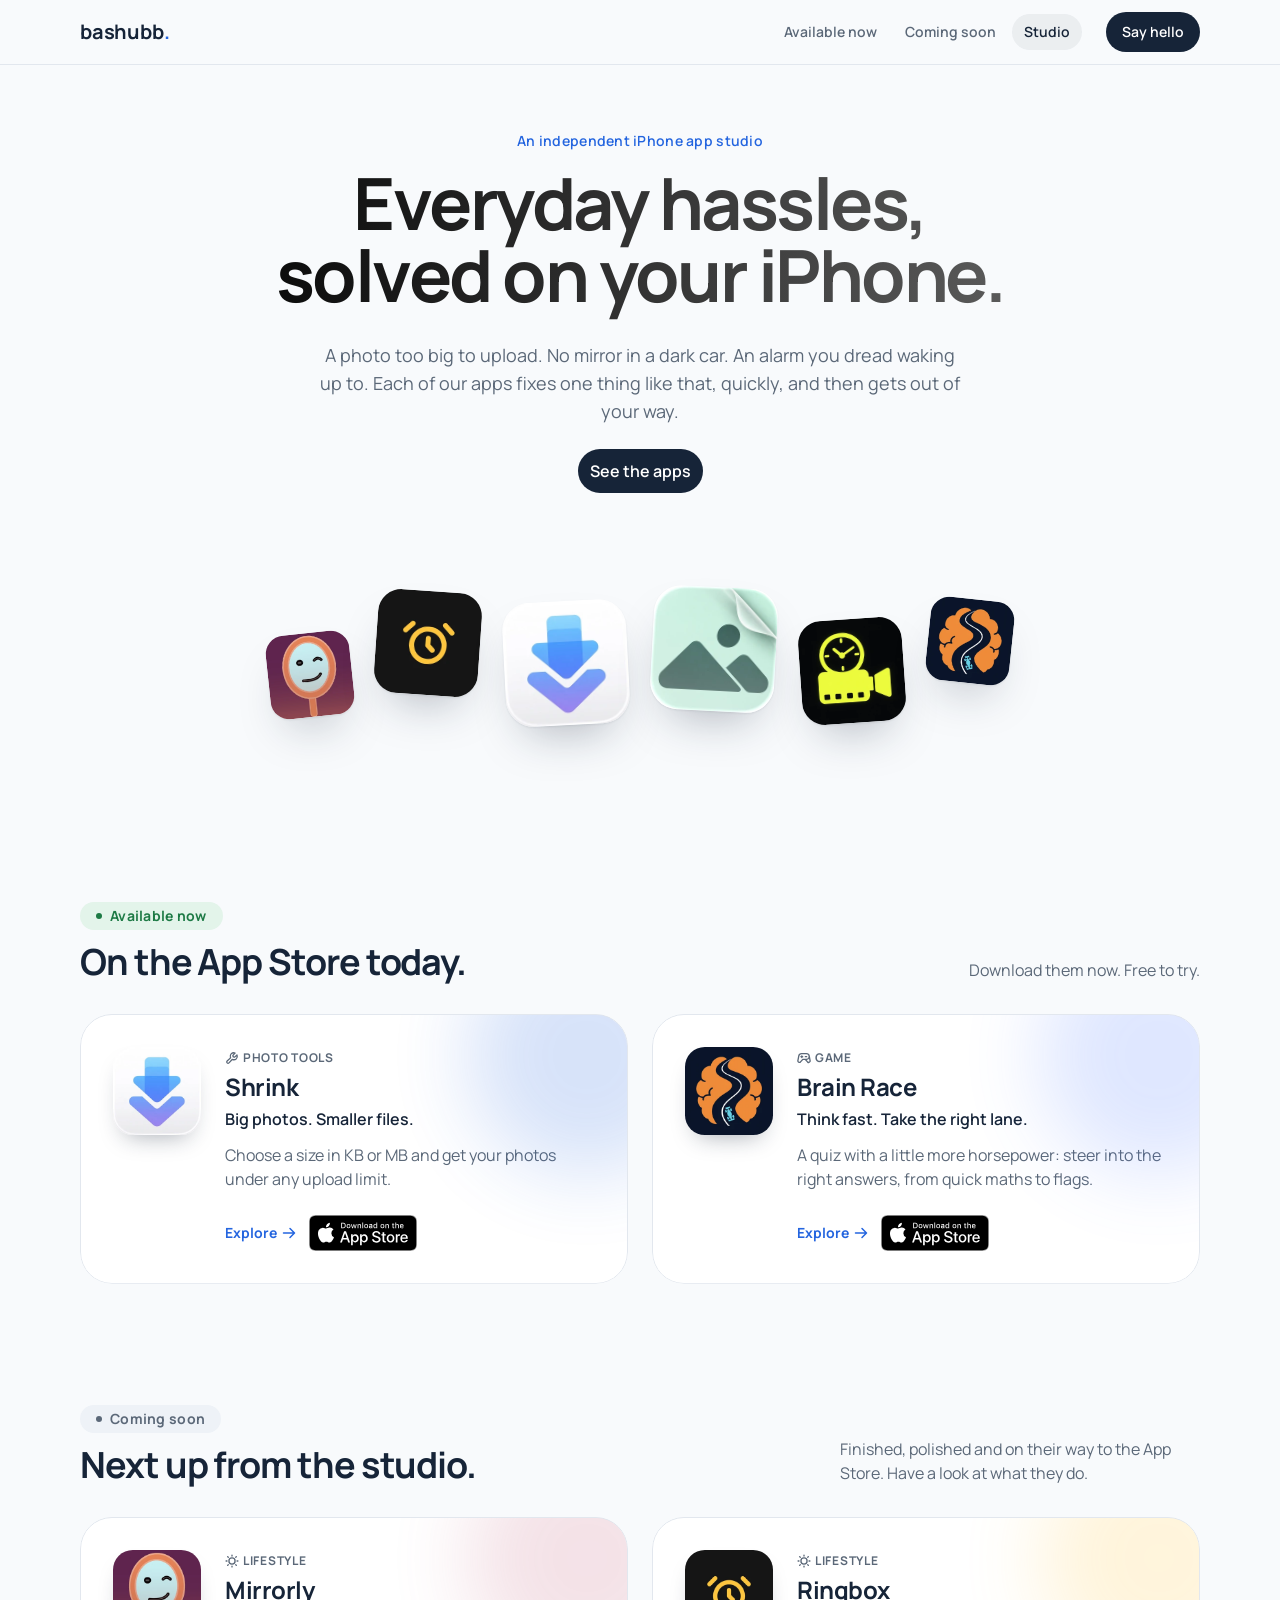
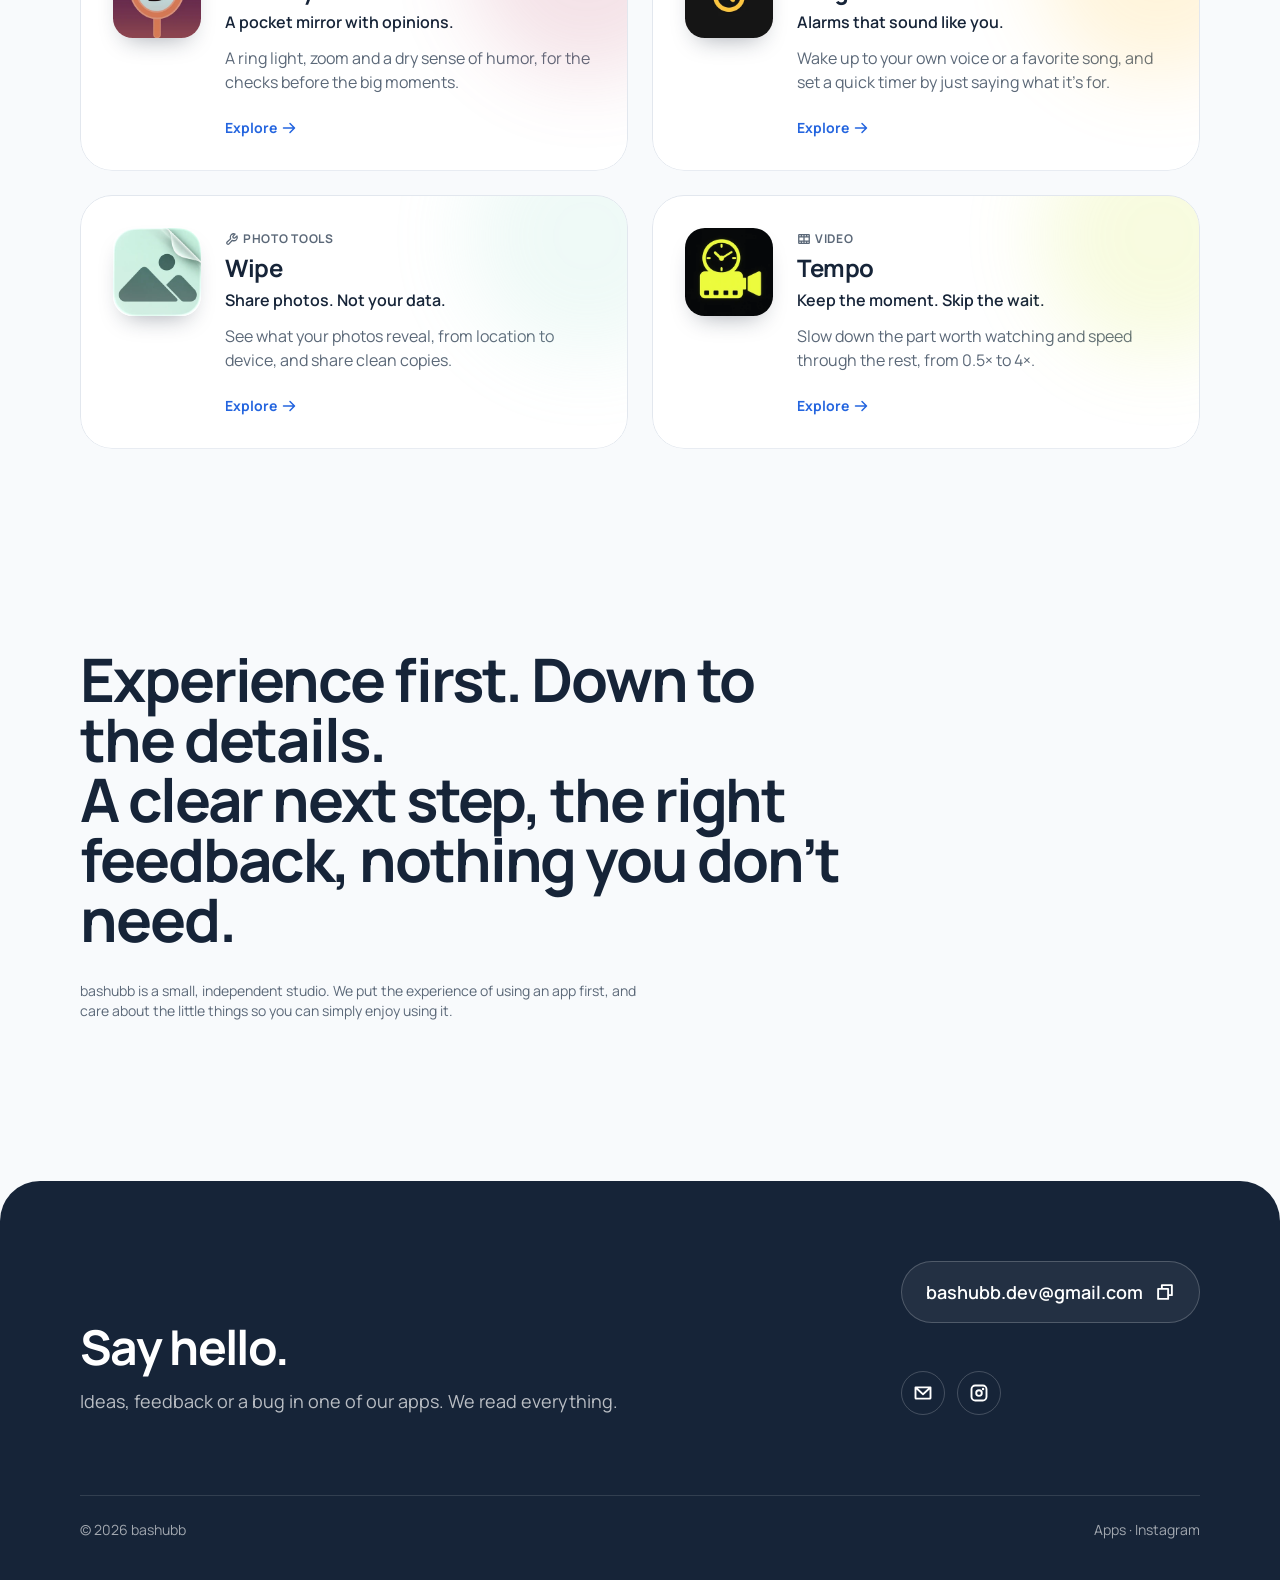
==== index.html @ 47ff3588 "Home: apps split into Available now and Coming soon; a headline that names the problem and the fix C" ====
<!doctype html>
<html lang="en" class="no-js">
<head>
<meta charset="utf-8">
<meta name="viewport" content="width=device-width, initial-scale=1, viewport-fit=cover">
<title>bashubb: Everyday Hassles, Solved on Your iPhone</title>
<meta name="description" content="bashubb is an independent studio making focused iPhone apps for everyday life, quick photo fixes, creative video and play: Mirrorly, Ringbox, Shrink, Wipe, Tempo and Brain Race.">
<link rel="canonical" href="https://bashubb.com/">
<meta name="theme-color" content="#f8fafc">
<meta name="color-scheme" content="light">
<meta property="og:type" content="website">
<meta property="og:site_name" content="bashubb">
<meta property="og:title" content="bashubb: everyday hassles, solved on your iPhone">
<meta property="og:description" content="Shrink and Brain Race are on the App Store; Mirrorly, Ringbox, Wipe and Tempo are coming soon.">
<meta property="og:url" content="https://bashubb.com/">
<meta property="og:image" content="https://bashubb.com/assets/bashubb-logo.png">
<meta name="twitter:card" content="summary">
<link rel="icon" href="assets/fav/favicon-32.png" type="image/png" sizes="32x32">
<link rel="icon" href="assets/fav/favicon-48.png" type="image/png" sizes="48x48">
<link rel="icon" href="assets/fav/favicon-192.png" type="image/png" sizes="192x192">
<link rel="apple-touch-icon" href="assets/fav/apple-touch-icon.png">
<link rel="preload" href="assets/fonts/manrope-latin.woff2" as="font" type="font/woff2" crossorigin>
<link rel="stylesheet" href="assets/landing.css?v=21">
<link rel="stylesheet" href="assets/studio.css?v=15">
<script type="application/ld+json">
{
  "@context": "https://schema.org",
  "@graph": [
    {"@type": "Organization", "@id": "https://bashubb.com/#studio", "name": "bashubb", "url": "https://bashubb.com/", "logo": "https://bashubb.com/assets/bashubb-logo.png", "email": "bashubb.dev@gmail.com", "description": "An independent studio making focused iPhone apps.", "sameAs": ["https://www.instagram.com/bashubbapps/"]},
    {"@type": "WebSite", "@id": "https://bashubb.com/#website", "name": "bashubb", "url": "https://bashubb.com/", "inLanguage": "en", "publisher": {"@id": "https://bashubb.com/#studio"}},
    {"@type": "SoftwareApplication", "@id": "https://bashubb.com/shrink/#app", "name": "Photo Compressor - Shrink", "alternateName": "Shrink", "url": "https://bashubb.com/shrink/", "applicationCategory": "PhotoApplication", "operatingSystem": "iOS 26.0 or later", "image": "https://bashubb.com/assets/icons/shrink.webp", "downloadUrl": "https://apps.apple.com/app/id6804833389"},
    {"@type": "SoftwareApplication", "@id": "https://bashubb.com/#brain-race-app", "name": "Brain Race", "url": "https://bashubb.com/TheBrainRace/", "applicationCategory": "GameApplication", "operatingSystem": "iOS 18.0 or later", "image": "https://bashubb.com/assets/icons/brain-race.webp"}
  ]
}
</script>
</head>
<body>
<svg width="0" height="0" style="position:absolute" aria-hidden="true"><symbol id="i-arrow-right" viewBox="0 0 256 256" fill="currentColor"><path d="M224.49,136.49l-72,72a12,12,0,0,1-17-17L187,140H40a12,12,0,0,1,0-24H187L135.51,64.48a12,12,0,0,1,17-17l72,72A12,12,0,0,1,224.49,136.49Z"/></symbol><symbol id="i-copy" viewBox="0 0 256 256" fill="currentColor"><path d="M216,28H88A12,12,0,0,0,76,40V76H40A12,12,0,0,0,28,88V216a12,12,0,0,0,12,12H168a12,12,0,0,0,12-12V180h36a12,12,0,0,0,12-12V40A12,12,0,0,0,216,28ZM156,204H52V100H156Zm48-48H180V88a12,12,0,0,0-12-12H100V52H204Z"/></symbol><symbol id="i-envelope-simple" viewBox="0 0 256 256" fill="currentColor"><path d="M224,44H32A12,12,0,0,0,20,56V192a20,20,0,0,0,20,20H216a20,20,0,0,0,20-20V56A12,12,0,0,0,224,44ZM193.15,68,128,127.72,62.85,68ZM44,188V83.28l75.89,69.57a12,12,0,0,0,16.22,0L212,83.28V188Z"/></symbol><symbol id="i-film-strip" viewBox="0 0 256 256" fill="currentColor"><path d="M216,36H40A20,20,0,0,0,20,56V200a20,20,0,0,0,20,20H216a20,20,0,0,0,20-20V56A20,20,0,0,0,216,36ZM44,100h72v56H44Zm96-24V60h24V76Zm-24,0H92V60h24Zm0,104v16H92V180Zm24,0h24v16H140Zm0-24V100h72v56Zm72-80H188V60h24ZM68,60V76H44V60ZM44,180H68v16H44Zm144,16V180h24v16Z"/></symbol><symbol id="i-game-controller" viewBox="0 0 256 256" fill="currentColor"><path d="M176,116H152a12,12,0,0,1,0-24h24a12,12,0,0,1,0,24ZM104,92h-4V88a12,12,0,0,0-24,0v4H72a12,12,0,0,0,0,24h4v4a12,12,0,0,0,24,0v-4h4a12,12,0,0,0,0-24ZM244.76,202.94a40,40,0,0,1-61,5.35,7,7,0,0,1-.53-.56L144.67,164H111.33L72.81,207.73c-.17.19-.35.38-.53.56A40,40,0,0,1,4.62,173.05a1.18,1.18,0,0,1,0-.2L21,88.79A63.88,63.88,0,0,1,83.88,36H172a64.08,64.08,0,0,1,62.93,52.48,1.8,1.8,0,0,1,0,.19l16.36,84.17a1.77,1.77,0,0,1,0,.2A39.74,39.74,0,0,1,244.76,202.94ZM172,140a40,40,0,0,0,0-80H83.89A39.9,39.9,0,0,0,44.62,93.06a1.55,1.55,0,0,0,0,.21l-16.34,84a16,16,0,0,0,13,18.44,16.07,16.07,0,0,0,13.86-4.21L96.9,144.07a12,12,0,0,1,9-4.07Zm55.76,37.31-7-35.95a63.84,63.84,0,0,1-44.27,22.46l24.41,27.72a16,16,0,0,0,26.85-14.23Z"/></symbol><symbol id="i-instagram-logo" viewBox="0 0 256 256" fill="currentColor"><path d="M128,80a48,48,0,1,0,48,48A48.05,48.05,0,0,0,128,80Zm0,72a24,24,0,1,1,24-24A24,24,0,0,1,128,152ZM176,20H80A60.07,60.07,0,0,0,20,80v96a60.07,60.07,0,0,0,60,60h96a60.07,60.07,0,0,0,60-60V80A60.07,60.07,0,0,0,176,20Zm36,156a36,36,0,0,1-36,36H80a36,36,0,0,1-36-36V80A36,36,0,0,1,80,44h96a36,36,0,0,1,36,36ZM196,76a16,16,0,1,1-16-16A16,16,0,0,1,196,76Z"/></symbol><symbol id="i-sun" viewBox="0 0 256 256" fill="currentColor"><path d="M116,36V20a12,12,0,0,1,24,0V36a12,12,0,0,1-24,0Zm80,92a68,68,0,1,1-68-68A68.07,68.07,0,0,1,196,128Zm-24,0a44,44,0,1,0-44,44A44.05,44.05,0,0,0,172,128ZM51.51,68.49a12,12,0,1,0,17-17l-12-12a12,12,0,0,0-17,17Zm0,119-12,12a12,12,0,0,0,17,17l12-12a12,12,0,1,0-17-17ZM196,72a12,12,0,0,0,8.49-3.51l12-12a12,12,0,0,0-17-17l-12,12A12,12,0,0,0,196,72Zm8.49,115.51a12,12,0,0,0-17,17l12,12a12,12,0,0,0,17-17ZM48,128a12,12,0,0,0-12-12H20a12,12,0,0,0,0,24H36A12,12,0,0,0,48,128Zm80,80a12,12,0,0,0-12,12v16a12,12,0,0,0,24,0V220A12,12,0,0,0,128,208Zm108-92H220a12,12,0,0,0,0,24h16a12,12,0,0,0,0-24Z"/></symbol><symbol id="i-wrench" viewBox="0 0 256 256" fill="currentColor"><path d="M230.47,67.5a12,12,0,0,0-19.26-4.32L172.43,99l-12.68-2.72L157,83.57l35.79-38.78a12,12,0,0,0-4.32-19.26A76.07,76.07,0,0,0,88.41,121.64L30.92,174.18a4.68,4.68,0,0,0-.39.38,36,36,0,0,0,50.91,50.91l.38-.39,52.54-57.49A76.05,76.05,0,0,0,230.47,67.5ZM160,148a51.5,51.5,0,0,1-23.35-5.52,12,12,0,0,0-14.26,2.62L64.31,208.66a12,12,0,0,1-17-17l63.55-58.07a12,12,0,0,0,2.62-14.26A51.5,51.5,0,0,1,108,96a52.06,52.06,0,0,1,52-52h.89L135.17,71.87a12,12,0,0,0-2.91,10.65l5.66,26.35a12,12,0,0,0,9.21,9.21l26.35,5.66a12,12,0,0,0,10.65-2.91L212,95.12c0,.3,0,.59,0,.89A52.06,52.06,0,0,1,160,148Z"/></symbol></svg>

<a class="skip" href="#main">Skip to content</a>

<nav class="island solid" aria-label="Main navigation">
  <a class="brand wordmark" href="./">bashubb<span>.</span></a>
  <div class="links">
    <a href="#available">Available now</a>
    <a href="#soon">Coming soon</a>
    <a href="#studio">Studio</a>
  </div>
  <a class="btn sm cta" href="#contact">Say hello</a>
  <button class="burger" type="button" aria-expanded="false" aria-controls="menu" aria-label="Open menu"><span></span><span></span></button>
</nav>
<div class="menu" id="menu">
  <a href="#available">Available now</a>
  <a href="#soon">Coming soon</a>
  <a href="#studio">Studio</a>
  <a href="#contact">Contact</a>
</div>

<main id="main">

<section class="s-hero" aria-labelledby="hero-title">
  <div class="wrap reveal">
    <span class="eyebrow">An independent iPhone app studio</span>
    <h1 class="hero-title" id="hero-title">Everyday hassles,<br>solved on your iPhone.</h1>
    <p class="lead">A photo too big to upload. No mirror in a dark car. An alarm you dread waking up to. Each of our apps fixes one thing like that, quickly, and then gets out of your way.</p>
    <div class="cta-row"><a class="btn" href="#available">See the apps</a></div>
  </div>
  <div class="drift" aria-label="Our apps">
    <a href="/TheMirrorly/" style="--sz:84px;--y:18px;--r:-6deg;--d:6.5s;--dl:-1s" title="Mirrorly"><img src="assets/icons/mirrorly.webp?v=2" alt="Mirrorly" width="256" height="256"></a>
    <a href="/ringbox/" style="--sz:104px;--y:-14px;--r:4deg;--d:7.4s;--dl:-3s" title="Ringbox"><img src="assets/icons/ringbox.webp" alt="Ringbox" width="256" height="256"></a>
    <a href="/shrink/" style="--sz:124px;--y:6px;--r:-3deg;--d:8s;--dl:-2s" title="Shrink"><img src="assets/icons/shrink.webp" alt="Shrink" width="256" height="256"></a>
    <a href="/wipe/" style="--sz:124px;--y:-8px;--r:3deg;--d:7s;--dl:-4s" title="Wipe"><img src="assets/icons/wipe.webp" alt="Wipe" width="256" height="256"></a>
    <a href="/tempo/" style="--sz:104px;--y:14px;--r:-4deg;--d:6.8s;--dl:-5s" title="Tempo"><img src="assets/icons/tempo.webp" alt="Tempo" width="256" height="256"></a>
    <a href="/TheBrainRace/" style="--sz:84px;--y:-16px;--r:6deg;--d:7.8s;--dl:-2.5s" title="Brain Race"><img src="assets/icons/brain-race.webp" alt="Brain Race" width="256" height="256"></a>
  </div>
</section>

<section class="cat" id="available" aria-labelledby="available-title">
  <div class="wrap">
    <div class="cat-head reveal">
      <div><span class="eyebrow"><span class="status live"><i></i>Available now</span></span><h2 id="available-title">On the App Store today.</h2></div>
      <p>Download them now. Free to try.</p>
    </div>
    <div class="apps">
<article class="app reveal" style="--tint:#2465df">
        <span class="ico"><img src="assets/icons/shrink.webp" alt="" width="256" height="256"></span>
        <div>
          <span class="kind"><svg aria-hidden="true"><use href="#i-wrench"/></svg>Photo tools</span>
          <h3>Shrink</h3><span class="tag">Big photos. Smaller files.</span>
          <p>Choose a size in KB or MB and get your photos under any upload limit.</p>
          <div class="meta"><span class="status live"><i></i>Available now</span><span class="go">Explore<svg aria-hidden="true"><use href="#i-arrow-right"/></svg></span><a class="badge-link" href="https://apps.apple.com/app/id6804833389"><img src="assets/app-store-badge.svg" alt="Download Shrink on the App Store" width="108" height="36"></a></div>
        </div>
        <a class="cover" href="/shrink/" aria-label="Explore Shrink"></a>
      </article>
<article class="app reveal d1" style="--tint:#4f7bff">
        <span class="ico"><img src="assets/icons/brain-race.webp" alt="" width="256" height="256"></span>
        <div>
          <span class="kind"><svg aria-hidden="true"><use href="#i-game-controller"/></svg>Game</span>
          <h3>Brain Race</h3><span class="tag">Think fast. Take the right lane.</span>
          <p>A quiz with a little more horsepower: steer into the right answers, from quick maths to flags.</p>
          <div class="meta"><span class="status live"><i></i>Available now</span><span class="go">Explore<svg aria-hidden="true"><use href="#i-arrow-right"/></svg></span><a class="badge-link" href="https://apps.apple.com/app/id6795535432"><img src="assets/app-store-badge.svg" alt="Download Brain Race on the App Store" width="108" height="36"></a></div>
        </div>
        <a class="cover" href="/TheBrainRace/" aria-label="Explore Brain Race"></a>
      </article>
    </div>
  </div>
</section>

<section class="cat" id="soon" aria-labelledby="soon-title">
  <div class="wrap">
    <div class="cat-head reveal">
      <div><span class="eyebrow"><span class="status"><i></i>Coming soon</span></span><h2 id="soon-title">Next up from the studio.</h2></div>
      <p>Finished, polished and on their way to the App Store. Have a look at what they do.</p>
    </div>
    <div class="apps">
<article class="app reveal" style="--tint:#c3627e">
        <span class="ico"><img src="assets/icons/mirrorly.webp?v=2" alt="" width="256" height="256"></span>
        <div>
          <span class="kind"><svg aria-hidden="true"><use href="#i-sun"/></svg>Lifestyle</span>
          <h3>Mirrorly</h3><span class="tag">A pocket mirror with opinions.</span>
          <p>A ring light, zoom and a dry sense of humor, for the checks before the big moments.</p>
          <div class="meta"><span class="status"><i></i>Coming soon</span><span class="go">Explore<svg aria-hidden="true"><use href="#i-arrow-right"/></svg></span></div>
        </div>
        <a class="cover" href="/TheMirrorly/" aria-label="Explore Mirrorly"></a>
      </article>
<article class="app reveal d1" style="--tint:#ffc53d">
        <span class="ico"><img src="assets/icons/ringbox.webp" alt="" width="256" height="256"></span>
        <div>
          <span class="kind"><svg aria-hidden="true"><use href="#i-sun"/></svg>Lifestyle</span>
          <h3>Ringbox</h3><span class="tag">Alarms that sound like you.</span>
          <p>Wake up to your own voice or a favorite song, and set a quick timer by just saying what it’s for.</p>
          <div class="meta"><span class="status"><i></i>Coming soon</span><span class="go">Explore<svg aria-hidden="true"><use href="#i-arrow-right"/></svg></span></div>
        </div>
        <a class="cover" href="/ringbox/" aria-label="Explore Ringbox"></a>
      </article>
<article class="app reveal" style="--tint:#a6e2d2">
        <span class="ico"><img src="assets/icons/wipe.webp" alt="" width="256" height="256"></span>
        <div>
          <span class="kind"><svg aria-hidden="true"><use href="#i-wrench"/></svg>Photo tools</span>
          <h3>Wipe</h3><span class="tag">Share photos. Not your data.</span>
          <p>See what your photos reveal, from location to device, and share clean copies.</p>
          <div class="meta"><span class="status"><i></i>Coming soon</span><span class="go">Explore<svg aria-hidden="true"><use href="#i-arrow-right"/></svg></span></div>
        </div>
        <a class="cover" href="/wipe/" aria-label="Explore Wipe"></a>
      </article>
<article class="app reveal d1" style="--tint:#d7ea52">
        <span class="ico"><img src="assets/icons/tempo.webp" alt="" width="256" height="256"></span>
        <div>
          <span class="kind"><svg aria-hidden="true"><use href="#i-film-strip"/></svg>Video</span>
          <h3>Tempo</h3><span class="tag">Keep the moment. Skip the wait.</span>
          <p>Slow down the part worth watching and speed through the rest, from 0.5× to 4×.</p>
          <div class="meta"><span class="status"><i></i>Coming soon</span><span class="go">Explore<svg aria-hidden="true"><use href="#i-arrow-right"/></svg></span></div>
        </div>
        <a class="cover" href="/tempo/" aria-label="Explore Tempo"></a>
      </article>
    </div>
  </div>
</section>

<section class="studio" id="studio" aria-label="The studio">
  <div class="wrap">
    <p class="tagline" data-tagline>Experience first. <span class="hl">Down to the details.</span><br>A clear next step, the right feedback, nothing you don’t need.</p>
    <p class="small reveal">bashubb is a small, independent studio. We put the experience of using an app first, and care about the little things so you can simply enjoy using it.</p>
  </div>
</section>

</main>

<section class="contact" id="contact" aria-labelledby="contact-title">
  <div class="wrap">
    <div>
      <h2 id="contact-title">Say hello.</h2>
      <p class="lead">Ideas, feedback or a bug in one of our apps. We read everything.</p>
    </div>
    <div>
      <button class="email-copy" type="button" aria-label="Copy email address bashubb.dev@gmail.com"><span class="email-address">bashubb.dev@gmail.com</span><svg aria-hidden="true"><use href="#i-copy"/></svg></button>
      <span class="copy-status" role="status" aria-live="polite"></span>
      <nav class="socials" aria-label="Contact and social profiles">
        <a href="mailto:bashubb.dev@gmail.com" aria-label="Write an email to bashubb"><svg aria-hidden="true"><use href="#i-envelope-simple"/></svg></a>
        <a href="https://www.instagram.com/bashubbapps/" target="_blank" rel="noopener noreferrer" aria-label="bashubb on Instagram (opens in a new tab)"><svg aria-hidden="true"><use href="#i-instagram-logo"/></svg></a>
      </nav>
    </div>
  </div>
</section>
<footer class="s-footer">
  <div class="wrap"><span>© 2026 bashubb</span><span><a href="#available">Apps</a> · <a href="https://www.instagram.com/bashubbapps/">Instagram</a></span></div>
</footer>

<script src="assets/landing.js?v=11"></script>
<script>
(() => {
  // Copy email
  const btn = document.querySelector(".email-copy"), status = document.querySelector(".copy-status");
  let timer;
  btn.addEventListener("click", async () => {
    clearTimeout(timer);
    try { await navigator.clipboard.writeText("bashubb.dev@gmail.com"); status.textContent = "Email copied."; }
    catch { const r = document.createRange(); r.selectNodeContents(document.querySelector(".email-address")); const s = getSelection(); s.removeAllRanges(); s.addRange(r); status.textContent = "Select and copy the address."; }
    timer = setTimeout(() => { status.textContent = ""; }, 3500);
  });
})();
</script>
</body>
</html>
---- assets/landing.css ----
/* Shared landing system for bashubb app sites (Wipe, Ringbox, Tempo).
   Values follow the landing-page-design skill: Tailwind type scale, the
   2/4/8/12/16/24/32/40/48/64/80/96 spacing set, Tailwind radii, one easing.
   Each site sets its colours in theme.css. Keep this file identical across sites. */

@font-face {
  font-family: "Manrope";
  src: url("fonts/manrope-latin.woff2") format("woff2");
  font-weight: 200 800;
  font-display: swap;
  unicode-range: U+0000-00FF, U+0131, U+0152-0153, U+02BB-02BC, U+02C6, U+02DA, U+02DC, U+0304, U+0308, U+0329, U+2000-206F, U+20AC, U+2122, U+2191, U+2193, U+2212, U+2215, U+FEFF, U+FFFD;
}
@font-face {
  font-family: "Manrope";
  src: url("fonts/manrope-latin-ext.woff2") format("woff2");
  font-weight: 200 800;
  font-display: swap;
  unicode-range: U+0100-02BA, U+02BD-02C5, U+02C7-02CC, U+02CE-02D7, U+02DD-02FF, U+0304, U+0308, U+0329, U+1D00-1DBF, U+1E00-1E9F, U+1EF2-1EFF, U+2020, U+20A0-20AB, U+20AD-20C0, U+2113, U+2C60-2C7F, U+A720-A7FF;
}

:root {
  --s-25: 2px; --s-50: 4px; --s-75: 8px; --s-100: 12px; --s-200: 16px; --s-300: 24px;
  --s-400: 32px; --s-500: 40px; --s-600: 48px; --s-700: 64px; --s-800: 80px; --s-900: 96px;
  --ease: cubic-bezier(0.32, 0.72, 0, 1);
  --dur: 700ms;
  --wrap: 1120px;
  --gutter: var(--s-300);
}
@media (max-width: 640px) { :root { --gutter: var(--s-200); } }

*, *::before, *::after { box-sizing: border-box; }
html { -webkit-text-size-adjust: 100%; -webkit-tap-highlight-color: transparent; scroll-behavior: smooth; }
@media (prefers-reduced-motion: reduce) { html { scroll-behavior: auto; } }
body {
  margin: 0;
  background: var(--bg);
  color: var(--text);
  font-family: "Manrope", ui-rounded, system-ui, sans-serif;
  font-size: 16px; line-height: 24px;
  font-optical-sizing: auto;
  -webkit-font-smoothing: antialiased;
  overflow-x: clip;
}
img, video, svg { display: block; max-width: 100%; }
a { color: inherit; }
button { font: inherit; color: inherit; }
button, a, [role="button"], summary { touch-action: manipulation; }
button, .btn, .store-badge, .chip, summary { -webkit-user-select: none; user-select: none; -webkit-touch-callout: none; }
h1, h2, h3, p { margin: 0; }
h1, h2, h3 { text-wrap: balance; font-weight: 700; }
p, li, dd { text-wrap: pretty; }
::selection { background: var(--accent); color: var(--on-accent); }

:focus-visible { outline: 3px solid var(--focus, var(--accent)); outline-offset: 3px; border-radius: 8px; }

.skip {
  position: fixed; left: var(--s-200); top: var(--s-200); z-index: 100;
  padding: var(--s-75) var(--s-100); border-radius: 9999px;
  background: var(--text); color: var(--bg); font-weight: 600; text-decoration: none;
  transform: translateY(-200%); transition: transform var(--dur) var(--ease);
}
.skip:focus { transform: none; }

.wrap { width: min(100% - 2 * var(--gutter), var(--wrap)); margin-inline: auto; }
.center { text-align: center; }
.center .lead, .center h2 { margin-inline: auto; }

section { position: relative; }
.pad { padding-block: var(--s-900); }
@media (max-width: 640px) { .pad { padding-block: var(--s-700); } }

/* Type */
.eyebrow {
  display: inline-block; margin-bottom: var(--s-200);
  font-size: 14px; line-height: 20px; font-weight: 600; letter-spacing: 0.02em;
  color: var(--accent-text, var(--muted));
}
.hero-title {
  max-width: 680px;
  font-size: 60px; line-height: 1; letter-spacing: -0.035em; font-weight: 700;
  background: linear-gradient(90deg, var(--h-from), var(--h-to));
  -webkit-background-clip: text; background-clip: text; color: transparent;
  padding-bottom: 0.16em; margin-bottom: -0.08em;
}
@media (max-width: 900px) { .hero-title { font-size: 48px; } }
@media (max-width: 480px) { .hero-title { font-size: 36px; line-height: 40px; letter-spacing: -0.03em; } }
h2.title { max-width: 760px; font-size: 48px; line-height: 1; letter-spacing: -0.03em; }
@media (max-width: 900px) { h2.title { font-size: 36px; line-height: 40px; } }
@media (max-width: 480px) { h2.title { font-size: 30px; line-height: 36px; } }
h3 { font-size: 20px; line-height: 28px; letter-spacing: -0.01em; }
.lead { max-width: 680px; margin-top: var(--s-300); font-size: 18px; line-height: 28px; color: var(--muted); }
@media (max-width: 480px) { .lead { font-size: 16px; line-height: 24px; } }
.small { font-size: 14px; line-height: 20px; color: var(--muted); }

/* Buttons */
.btn {
  display: inline-flex; align-items: center; justify-content: center; gap: var(--s-75);
  min-height: 44px; padding: var(--s-75) var(--s-100);
  border: 0; border-radius: 9999px; cursor: pointer; text-decoration: none;
  font-size: 16px; line-height: 24px; font-weight: 600;
  background: var(--btn-bg, var(--text)); color: var(--btn-fg, var(--bg));
  transition: transform var(--dur) var(--ease), background-color var(--dur) var(--ease), opacity var(--dur) var(--ease);
}
@media (hover: hover) and (pointer: fine) { .btn:hover { transform: translateY(-2px); } }
.btn:active { transform: scale(0.98); transition-duration: 120ms; }
.btn svg { width: 20px; height: 20px; }
.btn.sm { min-height: 40px; font-size: 14px; line-height: 20px; padding: var(--s-75) var(--s-200); }
.btn[aria-disabled="true"] { cursor: default; background: var(--soon-bg); color: var(--soon-fg); }
@media (hover: hover) and (pointer: fine) { .btn[aria-disabled="true"]:hover { transform: none; } }

.store-badge { display: inline-flex; border-radius: 12px; transition: transform var(--dur) var(--ease), opacity var(--dur) var(--ease); }
.store-badge img { height: 52px; width: auto; }
@media (hover: hover) and (pointer: fine) { .store-badge:hover { transform: translateY(-2px); } }
.store-badge:active { transform: scale(0.98); }

.cta-row { display: flex; flex-wrap: wrap; align-items: center; gap: var(--s-200); margin-top: var(--s-400); }
.proof { display: flex; flex-wrap: wrap; gap: var(--s-75) var(--s-300); margin: var(--s-300) 0 0; padding: 0; list-style: none; font-size: 14px; line-height: 20px; color: var(--muted); }
.proof li { display: inline-flex; align-items: center; gap: var(--s-75); }
.proof svg { width: 20px; height: 20px; color: var(--accent-text, var(--text)); }

/* Store status: <html data-store="soon|live"> */
[data-store="soon"] .when-live, [data-store="live"] .when-soon { display: none !important; }

/* Fluid island nav */
.island {
  position: fixed; top: calc(var(--s-300) + env(safe-area-inset-top, 0px)); left: 50%; z-index: 50;
  transform: translateX(-50%);
  display: flex; align-items: center; gap: var(--s-75);
  width: max-content; max-width: calc(100% - 2 * var(--gutter));
  padding: var(--s-50) var(--s-75) var(--s-50) var(--s-100);
  border-radius: 9999px; border: 1px solid var(--glass-line);
  background: var(--glass); -webkit-backdrop-filter: blur(20px) saturate(1.6); backdrop-filter: blur(20px) saturate(1.6);
  transition: top 600ms var(--ease), border-radius 600ms var(--ease), padding 600ms var(--ease), background-color 600ms var(--ease), box-shadow 600ms var(--ease);
}
.island .brand { display: inline-flex; align-items: center; gap: var(--s-75); margin-right: var(--s-200); font-weight: 700; text-decoration: none; letter-spacing: -0.01em; }
.island .brand img { width: 36px; height: 36px; border-radius: 10px; }
.island .links { display: flex; gap: var(--s-50); }
.island .links a {
  padding: var(--s-75) var(--s-100); border-radius: 9999px; text-decoration: none;
  font-size: 14px; line-height: 20px; font-weight: 600; color: var(--muted);
  transition: color var(--dur) var(--ease), background-color var(--dur) var(--ease);
}
@media (hover: hover) and (pointer: fine) { .island .links a:hover { color: var(--text); background: var(--glass-hover); } }
.island .links a[aria-current="true"] { color: var(--text); background: var(--glass-hover); }
.island .cta { margin-left: var(--s-75); }
.burger { display: none; position: relative; width: 40px; height: 40px; border: 0; border-radius: 9999px; background: var(--glass-hover); cursor: pointer; }
.burger span { position: absolute; left: 12px; width: 16px; height: 2px; border-radius: 2px; background: var(--text); transition: transform var(--dur) var(--ease); }
.burger span:nth-child(1) { top: 15px; }
.burger span:nth-child(2) { top: 23px; }
.burger[aria-expanded="true"] span:nth-child(1) { transform: translateY(4px) rotate(45deg); }
.burger[aria-expanded="true"] span:nth-child(2) { transform: translateY(-4px) rotate(-45deg); }
@media (max-width: 820px) {
  .island .links, .island .cta { display: none; }
  .island { gap: var(--s-200); }
  .burger { display: block; }
}
.menu {
  position: fixed; inset: 0; z-index: 40;
  display: flex; flex-direction: column; justify-content: center; gap: var(--s-200);
  padding: var(--s-900) var(--s-400);
  background: var(--menu-bg); -webkit-backdrop-filter: blur(64px); backdrop-filter: blur(64px);
  opacity: 0; visibility: hidden;
  transition: opacity var(--dur) var(--ease), visibility 0s linear var(--dur);
}
.menu.open { opacity: 1; visibility: visible; transition: opacity var(--dur) var(--ease), visibility 0s; }
.menu a { font-size: 36px; line-height: 40px; font-weight: 700; letter-spacing: -0.02em; text-decoration: none; transform: translateY(48px); opacity: 0; transition: transform var(--dur) var(--ease), opacity var(--dur) var(--ease); }
.menu.open a { transform: none; opacity: 1; }
.menu.open a:nth-child(1) { transition-delay: 100ms; }
.menu.open a:nth-child(2) { transition-delay: 150ms; }
.menu.open a:nth-child(3) { transition-delay: 200ms; }
.menu.open a:nth-child(4) { transition-delay: 250ms; }
.menu.open a:nth-child(5) { transition-delay: 300ms; }
.menu.open a:nth-child(6) { transition-delay: 350ms; }

/* Scroll reveal */
.reveal { opacity: 0; transform: translateY(64px); filter: blur(12px); transition: opacity 900ms var(--ease), transform 900ms var(--ease), filter 900ms var(--ease); }
.reveal.in { opacity: 1; transform: none; filter: none; }
.reveal.d1 { transition-delay: 100ms; } .reveal.d2 { transition-delay: 200ms; } .reveal.d3 { transition-delay: 300ms; }
.no-js .reveal { opacity: 1; transform: none; filter: none; }

/* Tagline reveal (B11) */
.tagline { max-width: 880px; font-size: 60px; line-height: 1; letter-spacing: -0.035em; font-weight: 700; }
@media (max-width: 900px) { .tagline { font-size: 48px; } }
@media (max-width: 480px) { .tagline { font-size: 36px; line-height: 40px; } }
.tagline .w { color: var(--text); opacity: 0.28; transition: opacity 800ms var(--ease), color 800ms var(--ease); }
.tagline .w.on { opacity: 1; }
.tagline .w.hl.on { color: var(--accent-text, var(--text)); }

/* Sticky scroll scenes. JS writes --p (0…1) on [data-scene]. */
.scene { position: relative; --p: 0; }
.scene-pin { position: sticky; top: 0; height: 100vh; height: 100svh; overflow: clip; }
.stage3d { perspective: 1400px; perspective-origin: 50% 40%; }
.stage3d .obj { transform-style: preserve-3d; will-change: transform; }

/* Cards */
.card { background: var(--surface); border: 1px solid var(--line); border-radius: 24px; padding: var(--s-400); }
@media (max-width: 480px) { .card { padding: var(--s-300); } }

.grid-3 { display: grid; grid-template-columns: repeat(3, 1fr); gap: var(--s-300); }
@media (max-width: 900px) { .grid-3 { grid-template-columns: 1fr; } }

/* Phone frame for real screenshots */
.phone {
  position: relative; aspect-ratio: 1320 / 2868; width: 260px;
  padding: 8px; border-radius: 48px; background: var(--phone, #111);
  box-shadow: 0 1px 2px rgba(0,0,0,0.12), 0 32px 64px -24px rgba(0,0,0,0.35);
}
.phone img, .phone video { width: 100%; height: 100%; object-fit: cover; border-radius: 40px; background: #fff; }

/* FAQ */
.faq { max-width: 760px; margin: var(--s-600) auto 0; }
.faq details { border-bottom: 1px solid var(--line); }
.faq summary {
  display: flex; align-items: center; justify-content: space-between; gap: var(--s-200);
  padding: var(--s-300) 0; cursor: pointer; list-style: none;
  font-size: 18px; line-height: 28px; font-weight: 600;
}
.faq summary::-webkit-details-marker { display: none; }
.faq summary svg { flex: none; width: 20px; height: 20px; color: var(--muted); transition: transform var(--dur) var(--ease); }
.faq details[open] summary svg { transform: rotate(45deg); }
.faq details > div { padding: 0 0 var(--s-300); color: var(--muted); max-width: 680px; }
@media (hover: hover) and (pointer: fine) { .faq summary:hover { color: var(--accent-text, var(--text)); } }

/* Footer */
.footer { padding: var(--s-600) 0 var(--s-700); border-top: 1px solid var(--line); font-size: 14px; line-height: 20px; color: var(--muted); }
.footer .wrap { display: flex; flex-wrap: wrap; align-items: center; justify-content: space-between; gap: var(--s-300); }
.footer nav { display: flex; flex-wrap: wrap; gap: var(--s-75) var(--s-300); }
.footer a { text-decoration: none; }
@media (hover: hover) and (pointer: fine) { .footer a:hover { color: var(--text); } }
.footer .brand { display: inline-flex; align-items: center; gap: var(--s-75); color: var(--text); font-weight: 700; }
.footer .brand img { width: 40px; height: 40px; border-radius: 10px; }

.icon { width: 24px; height: 24px; flex: none; }
.sr { position: absolute; width: 1px; height: 1px; overflow: hidden; clip: rect(0 0 0 0); white-space: nowrap; }

@media (prefers-reduced-motion: reduce) {
  .reveal { transform: none; filter: none; transition: opacity 400ms linear; }
  .menu a { transform: none; }
  .stage3d .obj, .stage3d .obj * { transition: none !important; }
}

/* Real 3D iPhone: a flattened Apple bezel front (iPhone 17 Pro / Pro Max proportions),
   a stack of body layers for the 8.75 mm edge, and a back with the camera plateau.
   JS (landing.js) builds the layers. Set --w for the width. */
.iphone {
  --w: 260px; --ar: 1428 / 2959; --depth: 0.112; --radius: 0.172;
  --edge-hi: #e4e4e2; --edge-mid: #b9b9b7; --edge-lo: #7e7e7c; --back: #d9d9d7; --back-lo: #c4c4c2; --back-hi: #ececea; --ring: #c9c9c7; --glass-panel: #e2e2e0;
  position: relative; width: var(--w); aspect-ratio: var(--ar); flex: none;
  transform-style: preserve-3d;
}
.iphone[data-finish="pro-max-silver"] { --ar: 1428 / 2959; --depth: 0.112; --radius: 0.172; }
.iphone[data-finish="pro-orange"] { --ar: 1318 / 2717; --depth: 0.122; --radius: 0.18; --edge-hi: #f6a77f; --edge-mid: #e3713c; --edge-lo: #a8401a; --back: #e2702f; --back-lo: #c95a1e; --back-hi: #f18a4c; --ring: #f09a66; --glass-panel: #e98852; }
.iphone[data-finish="pro-silver"] { --ar: 1318 / 2717; --depth: 0.122; --radius: 0.18; }
.iphone > .front, .iphone > .layer, .iphone > .back { position: absolute; top: 0; bottom: 0; left: 0.6%; right: 0.6%; border-radius: calc(var(--w) * var(--radius)); }
.iphone > .front { left: 0; right: 0; width: 100%; height: 100%; border-radius: 0; transform: translateZ(calc(var(--w) * var(--depth) / 2)); }
.iphone > .layer { background: var(--c, var(--edge-mid)); }
.iphone > .layer.shadow { box-shadow: 0 48px 80px -36px rgba(0, 0, 0, 0.45); }
.iphone > .back {
  transform: translateZ(calc(var(--w) * var(--depth) / -2 - 0.5px)) rotateY(180deg);
  overflow: hidden;
  background: linear-gradient(100deg, var(--back-lo) 0%, var(--back) 38%, var(--back-hi) 70%, var(--back) 100%);
}
/* iPhone 17 Pro: full width camera plateau, lenses in a triangle, flash and LiDAR, glass panel below */
.iphone > .back .plateau {
  position: absolute; left: 0; right: 0; top: 0; height: calc(var(--w) * 0.56);
  border-radius: calc(var(--w) * var(--radius)) calc(var(--w) * var(--radius)) calc(var(--w) * 0.11) calc(var(--w) * 0.11);
  background: linear-gradient(100deg, var(--back) 0%, var(--back-hi) 55%, var(--back) 100%);
  box-shadow: 0 calc(var(--w) * 0.014) calc(var(--w) * 0.04) rgba(0, 0, 0, 0.28), inset 0 -1px 0 rgba(255, 255, 255, 0.28);
}
.iphone > .back .lens {
  position: absolute; width: calc(var(--w) * 0.235); aspect-ratio: 1; border-radius: 50%;
  background: radial-gradient(circle at 50% 50%, #08080a 0 34%, #23252b 35% 47%, #0d0d10 48% 56%, var(--ring) 57% 100%);
  box-shadow: 0 calc(var(--w) * 0.01) calc(var(--w) * 0.025) rgba(0, 0, 0, 0.45), inset 0 0 0 calc(var(--w) * 0.004) rgba(255, 255, 255, 0.35);
}
.iphone > .back .lens::after { content: ""; position: absolute; left: 36%; top: 32%; width: 12%; height: 12%; border-radius: 50%; background: rgba(140, 170, 255, 0.55); filter: blur(1px); }
.iphone > .back .lens.a { left: calc(var(--w) * 0.055); top: calc(var(--w) * 0.04); }
.iphone > .back .lens.b { left: calc(var(--w) * 0.055); top: calc(var(--w) * 0.29); }
.iphone > .back .lens.c { left: calc(var(--w) * 0.285); top: calc(var(--w) * 0.165); }
.iphone > .back .flash { position: absolute; left: calc(var(--w) * 0.62); top: calc(var(--w) * 0.08); width: calc(var(--w) * 0.085); aspect-ratio: 1; border-radius: 50%; background: radial-gradient(circle, #fffdf6 0 45%, #e8dcc2 46% 100%); box-shadow: inset 0 0 0 1px rgba(0, 0, 0, 0.2); }
.iphone > .back .lidar { position: absolute; left: calc(var(--w) * 0.62); top: calc(var(--w) * 0.38); width: calc(var(--w) * 0.085); aspect-ratio: 1; border-radius: 50%; background: radial-gradient(circle, #1b1b1f 0 55%, #050506 56% 100%); }
.iphone > .back .mic { position: absolute; left: calc(var(--w) * 0.645); top: calc(var(--w) * 0.255); width: calc(var(--w) * 0.025); aspect-ratio: 1; border-radius: 50%; background: rgba(0, 0, 0, 0.55); }
.iphone > .back .glass { position: absolute; left: calc(var(--w) * 0.075); right: calc(var(--w) * 0.075); top: calc(var(--w) * 0.7); bottom: calc(var(--w) * 0.12); border-radius: calc(var(--w) * 0.07); background: var(--glass-panel); box-shadow: inset 0 0 0 1px rgba(0, 0, 0, 0.06); }

/* Which side faces the viewer is set from JS (data-side), so it never depends on backface-visibility support */
.iphone > .back { visibility: hidden; }
.iphone[data-side="back"] > .back { visibility: visible; }
.iphone[data-side="back"] > .front { visibility: hidden; }



/* iOS Safari's floating toolbar covers the bottom of the screen on touch devices */
:root { --ui-bottom: 0px; }
@media (pointer: coarse) { :root { --ui-bottom: calc(env(safe-area-inset-bottom, 0px) + 64px); } }

/* Touch devices: keep scrolling smooth. Blur filters and backdrop blur repaint every frame on phones */
@media (pointer: coarse) {
  .reveal { filter: none !important; transform: translateY(32px); transition: opacity 700ms var(--ease), transform 700ms var(--ease); }
  .reveal.in { transform: none; }
  .menu { -webkit-backdrop-filter: none; backdrop-filter: none; background: var(--bg); }
  .iphone > .layer:nth-child(odd):not(.shadow) { display: none; }
}


/* ===== Nav: a pill that morphs into a full-width bar =====
   The background is one full-width layer clipped to the pill's shape; on scroll the clip opens to the
   whole bar (clip-path animates smoothly) and the content row widens with it. */
.island:not(.solid) {
  --island-bg: var(--surface); --pill-t: 24px; --pill-s: 40vw; --pill-b: 0px; --row-w: auto;
  top: 0; left: 0; right: 0; transform: none; width: auto; max-width: none; border: 0; border-radius: 0; background: none;
  -webkit-backdrop-filter: none; backdrop-filter: none; box-shadow: none;
  display: flex; justify-content: center; padding: calc(env(safe-area-inset-top, 0px) + var(--s-300)) 0 0;
  pointer-events: none; transition: padding 700ms var(--ease);
}
.island:not(.solid)::before {
  content: ""; position: absolute; inset: 0; z-index: -1; background: var(--island-bg);
  clip-path: inset(var(--pill-t) var(--pill-s) var(--pill-b) var(--pill-s) round 9999px);
  transition: clip-path 700ms var(--ease);
}
.island:not(.solid)::after {
  content: ""; position: absolute; left: 0; right: 0; bottom: 0; height: 1px; background: var(--glass-line); opacity: 0; transition: opacity 700ms var(--ease);
}
.island-row { pointer-events: auto; display: flex; align-items: center; gap: var(--s-75); width: var(--row-w); max-width: calc(100vw - 2 * var(--gutter));
  padding: var(--s-75) var(--s-75) var(--s-75) var(--s-200); transition: width 700ms var(--ease), padding 700ms var(--ease); box-sizing: border-box; }
.island-row .links { transition: margin 700ms var(--ease); }
.island.docked:not(.solid) { padding-top: env(safe-area-inset-top, 0px); }
.island.docked:not(.solid)::before { clip-path: inset(0 0 0 0 round 0); }
.island.docked:not(.solid)::after { opacity: 1; }
.island.docked .island-row { padding-left: 0; padding-right: 0; }
.island.docked .island-row .links { margin-left: auto; }
@media (max-width: 820px) { .island.docked .island-row .burger { margin-left: auto; } }
@media (prefers-reduced-motion: reduce) { .island:not(.solid), .island:not(.solid)::before, .island-row { transition: none; } }
@media (max-width: 720px) { .island:not(.solid), .island:not(.solid)::before, .island-row { transition: none; } }
.settled { perspective: none !important; }

/* ===== Phones: a page cut for the phone =====
   .d-only scenes are desktop only; .m-only blocks are the phone layout. */
.m-only { display: none; }
@media (max-width: 720px) {
  .d-only { display: none !important; }
  .m-only { display: block; }
  .reveal { transform: translateY(16px); filter: none; transition: opacity 500ms var(--ease), transform 500ms var(--ease); }
}
.m-sec { padding: var(--s-700) 0; }
.m-sec.tight { padding: var(--s-500) 0; }
.m-h2 { font-size: 30px; line-height: 36px; letter-spacing: -0.03em; font-weight: 700; text-wrap: balance; }
.m-p { margin-top: var(--s-100); color: var(--muted); }
.m-hero { padding: calc(88px + env(safe-area-inset-top, 0px)) 0 var(--s-500); }
.m-hero h1 { font-size: 36px; line-height: 40px; letter-spacing: -0.035em; font-weight: 700; text-wrap: balance;
  background: linear-gradient(90deg, var(--h-from), var(--h-to)); -webkit-background-clip: text; background-clip: text; color: transparent; padding-bottom: 0.1em; }
.m-hero .m-p { font-size: 16px; line-height: 24px; }
.m-cta { margin-top: var(--s-300); }
.m-media { margin-top: var(--s-400); border-radius: 24px; overflow: hidden; background: var(--bg-2); }
.m-media video, .m-media img { display: block; width: 100%; height: auto; }
.m-rail { display: flex; gap: var(--s-100); overflow-x: auto; scroll-snap-type: x mandatory; padding: var(--s-300) var(--gutter) var(--s-100); margin: 0; list-style: none; scrollbar-width: none; overscroll-behavior-x: contain; }
.m-rail::-webkit-scrollbar { display: none; }
.m-rail > * { flex: none; scroll-snap-align: center; }
.m-shot { width: min(46vw, 200px); margin: 0 auto; }
.m-shot img { display: block; width: 100%; height: auto; }

/* Segmented control, iOS style */
.seg-ctl { position: relative; display: grid; grid-auto-flow: column; grid-auto-columns: 1fr; padding: 2px; border-radius: 12px; background: var(--bg-2); margin-top: var(--s-300); }
.seg-ctl::before { content: ""; position: absolute; top: 2px; bottom: 2px; left: 2px; width: calc((100% - 4px) / var(--seg-n, 2)); border-radius: 10px; background: var(--surface);
  box-shadow: 0 1px 2px rgba(0, 0, 0, 0.12), 0 2px 8px rgba(0, 0, 0, 0.06); transform: translateX(calc(var(--seg-i, 0) * 100%)); transition: transform 380ms var(--ease); }
.seg-ctl button { position: relative; z-index: 1; min-height: 40px; border: 0; background: none; font-size: 14px; line-height: 20px; font-weight: 600; color: var(--muted); cursor: pointer; }
.seg-ctl button[aria-selected="true"] { color: var(--text); }
[data-pane] { display: none; }
[data-pane].on { display: block; animation: pane-in 380ms var(--ease); }
@keyframes pane-in { from { opacity: 0; transform: translateY(8px); } to { opacity: 1; transform: none; } }

/* The download button stays in reach: a dock above the bottom edge (and above Safari's toolbar) */
.m-dock { display: none; }
@media (max-width: 720px) {
  .m-dock { position: fixed; z-index: 60; left: var(--gutter); right: var(--gutter); bottom: calc(env(safe-area-inset-bottom, 0px) + var(--s-200));
    display: flex; align-items: center; gap: var(--s-100); padding: var(--s-75) var(--s-75) var(--s-75) var(--s-100); border-radius: 20px;
    background: var(--surface); box-shadow: 0 0 0 1px var(--glass-line), 0 16px 40px -12px rgba(0, 0, 0, 0.35); }
  .m-dock img { width: 40px; height: 40px; border-radius: 10px; }
  .m-dock .t { flex: 1; min-width: 0; font-size: 14px; line-height: 20px; }
  .m-dock .t b { display: block; font-size: 16px; line-height: 24px; color: var(--text); }
  .m-dock .t span { color: var(--muted); white-space: nowrap; overflow: hidden; text-overflow: ellipsis; display: block; }
  .m-dock .btn { flex: none; }
  .m-dock .store-badge img { width: auto; height: 40px; border-radius: 0; }
}
---- assets/studio.css ----
/* bashubb studio: cool paper, navy ink, one blue. Shared system: landing.css */
:root {
  --bg: #f8fafc;
  --bg-2: #eef2f7;
  --surface: #ffffff;
  --text: #162438;
  --muted: #5b6878;
  --line: #e2e7ee;
  --accent: #2465df;
  --on-accent: #ffffff;
  --accent-text: #2465df;
  --h-from: #000000;
  --h-to: #666666;
  --glass: rgba(248, 250, 252, 0.78);
  --glass-line: rgba(22, 36, 56, 0.08);
  --glass-hover: rgba(22, 36, 56, 0.06);
  --menu-bg: rgba(255, 255, 255, 0.82);
  --btn-bg: #162438;
  --btn-fg: #ffffff;
  color-scheme: light;
}
.island .brand.wordmark { gap: 0; }
.wordmark { font-weight: 800; letter-spacing: -0.04em; font-size: 20px; }
.wordmark span { color: var(--accent); }
.island .brand { margin-right: var(--s-100); }

/* Hero: quiet type, the apps drift in a soft row */
.s-hero { padding: 168px 0 var(--s-700); text-align: center; overflow: hidden; }
.s-hero .hero-title, .s-hero .lead { margin-inline: auto; }
.s-hero .hero-title { font-size: 72px; }
@media (max-width: 900px) { .s-hero .hero-title { font-size: 48px; } }
@media (max-width: 480px) { .s-hero { padding-top: 128px; } .s-hero .hero-title { font-size: 36px; line-height: 40px; } }
.drift { position: relative; height: 200px; margin-top: var(--s-700); display: flex; justify-content: center; align-items: center; gap: var(--s-300); perspective: 900px; }
.drift a { position: relative; flex: none; width: var(--sz, 96px); aspect-ratio: 1; border-radius: 22.5%; overflow: hidden; box-shadow: 0 1px 2px rgba(22, 36, 56, 0.08), 0 24px 48px -20px rgba(22, 36, 56, 0.35);
  transform: translateY(var(--y, 0)) rotate(var(--r, 0deg)); animation: bob var(--d, 7s) var(--ease) infinite alternate; animation-delay: var(--dl, 0s); transition: box-shadow var(--dur) var(--ease); }
.drift a img { width: 100%; height: 100%; transition: transform var(--dur) var(--ease); }
@media (hover: hover) and (pointer: fine) { .drift a:hover img { transform: scale(1.06); } }
@media (hover: hover) and (pointer: fine) { .drift a:hover { box-shadow: 0 1px 2px rgba(22, 36, 56, 0.08), 0 32px 56px -18px rgba(36, 101, 223, 0.45); } }
@keyframes bob { from { transform: translateY(calc(var(--y, 0px) + 10px)) rotate(var(--r, 0deg)); } to { transform: translateY(calc(var(--y, 0px) - 10px)) rotate(calc(var(--r, 0deg) * -1)); } }
@media (max-width: 720px) { .drift { height: 120px; gap: var(--s-75); } .drift a { width: calc(var(--sz, 96px) * 0.5); } }

/* Category bar: sticky, the pill slides to the section you're in */
.cats { position: sticky; top: var(--hdr, 64px); z-index: 30; display: flex; justify-content: center; padding: var(--s-75) 0; background: rgba(248, 250, 252, 0.92); -webkit-backdrop-filter: blur(20px) saturate(1.6); backdrop-filter: blur(20px) saturate(1.6); box-shadow: 0 1px 0 var(--line); }
.cats-inner { background: transparent !important; border-color: transparent !important; -webkit-backdrop-filter: none !important; backdrop-filter: none !important; }
.cats-inner { position: relative; display: flex; gap: var(--s-50); padding: var(--s-50); border-radius: 9999px; background: var(--glass); border: 1px solid var(--glass-line); -webkit-backdrop-filter: blur(20px) saturate(1.6); backdrop-filter: blur(20px) saturate(1.6); max-width: calc(100% - 2 * var(--gutter)); overflow-x: auto; scrollbar-width: none; }
.cats-inner::-webkit-scrollbar { display: none; }
.cats a { position: relative; z-index: 1; display: inline-flex; align-items: center; gap: var(--s-75); padding: var(--s-75) var(--s-200); border-radius: 9999px; text-decoration: none; white-space: nowrap; font-size: 14px; line-height: 20px; font-weight: 600; color: var(--muted); transition: color var(--dur) var(--ease); }
.cats a svg { width: 18px; height: 18px; }
.cats a[aria-current="true"] { color: #fff; }
@media (hover: hover) and (pointer: fine) { .cats a:hover { color: var(--text); background: var(--glass-hover); } }
@media (hover: hover) and (pointer: fine) { .cats a[aria-current="true"]:hover { color: #fff; } }
.cats .pill { position: absolute; z-index: 0; top: var(--s-50); bottom: var(--s-50); left: 0; width: 0; border-radius: 9999px; background: var(--text); transition: transform 600ms var(--ease), width 600ms var(--ease), opacity 300ms var(--ease); opacity: 0; }
@media (max-width: 720px) { .cats a { padding: var(--s-75) var(--s-100); } .cats a svg { display: none; } }

/* Category sections */
.cat { padding: var(--s-800) 0 var(--s-500); scroll-margin-top: 160px; }
.cat-head { display: flex; align-items: flex-end; justify-content: space-between; gap: var(--s-300); margin-bottom: var(--s-400); }
.cat-head .eyebrow { display: inline-flex; align-items: center; gap: var(--s-75); margin-bottom: var(--s-100); }
.cat-head .eyebrow svg { width: 18px; height: 18px; }
.cat-head h2 { font-size: 36px; line-height: 40px; letter-spacing: -0.03em; }
.cat-head p { max-width: 360px; color: var(--muted); }
@media (max-width: 720px) { .cat-head { flex-direction: column; align-items: flex-start; } .cat-head h2 { font-size: 30px; line-height: 36px; } }
.apps { display: grid; grid-template-columns: repeat(2, 1fr); gap: var(--s-300); }
.apps.one { grid-template-columns: 1fr; }
@media (max-width: 820px) { .apps { grid-template-columns: 1fr; } }

.app { position: relative; isolation: isolate; clip-path: inset(0 round 32px); display: grid; grid-template-columns: auto 1fr; gap: var(--s-300); align-items: start; padding: var(--s-400); border-radius: 32px; background: var(--surface); border: 1px solid var(--line); text-decoration: none; overflow: hidden;
  transition: transform var(--dur) var(--ease), box-shadow var(--dur) var(--ease), border-color var(--dur) var(--ease); }
.app::before { content: ""; position: absolute; right: -80px; top: -80px; width: 240px; height: 240px; border-radius: 50%; background: var(--tint); opacity: 0.18; filter: blur(40px); transition: opacity var(--dur) var(--ease), transform 1200ms var(--ease); pointer-events: none; }
@media (hover: hover) and (pointer: fine) { .app:hover { transform: translateY(-4px); box-shadow: 0 32px 64px -32px rgba(22, 36, 56, 0.28); border-color: #d5dce6; } }
@media (hover: hover) and (pointer: fine) { .app:hover::before { opacity: 0.32; transform: translate(-20px, 20px) scale(1.15); } }
.app:active { transform: scale(0.99); }
.app .ico { width: 88px; height: 88px; border-radius: 22.5%; overflow: hidden; box-shadow: 0 12px 24px -12px rgba(22, 36, 56, 0.4); transition: transform var(--dur) var(--ease); }
@media (hover: hover) and (pointer: fine) { .app:hover .ico { transform: rotate(-4deg) scale(1.04); } }
.app .ico img { width: 100%; height: 100%; }
.app h3 { font-size: 24px; line-height: 32px; letter-spacing: -0.02em; }
.app .tag { display: block; margin-top: var(--s-50); font-size: 16px; line-height: 24px; font-weight: 600; color: var(--text); }
.app p { margin-top: var(--s-100); color: var(--muted); }
.app .meta { display: flex; flex-wrap: wrap; align-items: center; gap: var(--s-100); margin-top: var(--s-300); }
.status { display: inline-flex; align-items: center; gap: var(--s-75); padding: var(--s-50) var(--s-100); border-radius: 9999px; font-size: 12px; line-height: 16px; font-weight: 700; background: var(--bg-2); color: var(--muted); }
.status i { width: 6px; height: 6px; border-radius: 50%; background: currentColor; }
.status.live { background: #e3f4ea; color: #1d7a45; }
.go { display: inline-flex; align-items: center; gap: var(--s-50); font-size: 14px; line-height: 20px; font-weight: 700; color: var(--accent); }
.go svg { width: 16px; height: 16px; transition: transform var(--dur) var(--ease); }
@media (hover: hover) and (pointer: fine) { .app:hover .go svg { transform: translateX(4px); } }
.app .badge-link { position: relative; z-index: 2; display: inline-flex; }
.app .badge-link img { height: 36px; width: auto; }
.app .cover { position: absolute; inset: 0; z-index: 1; border-radius: inherit; }
.app .cover:focus-visible { outline: 3px solid var(--accent); outline-offset: 3px; }
@media (max-width: 480px) { .app { grid-template-columns: 1fr; padding: var(--s-300); } .app .ico { width: 72px; height: 72px; } }

/* Studio */
.studio { padding: 160px 0; }
.studio .small { margin-top: var(--s-400); max-width: 560px; }
@media (max-width: 640px) { .studio { padding: var(--s-900) 0; } }

/* Contact */
.contact { padding: var(--s-800) 0; background: var(--text); color: #fff; border-radius: 40px 40px 0 0; }
.contact .wrap { display: flex; flex-wrap: wrap; align-items: flex-end; justify-content: space-between; gap: var(--s-400); }
.contact h2 { font-size: 48px; line-height: 1; letter-spacing: -0.035em; }
.contact .lead { color: rgba(255, 255, 255, 0.7); margin-top: var(--s-200); }
.email-copy { display: inline-flex; align-items: center; gap: var(--s-100); padding: var(--s-200) var(--s-300); border: 1px solid rgba(255, 255, 255, 0.2); border-radius: 9999px; background: rgba(255, 255, 255, 0.06); color: #fff; font-size: 18px; line-height: 28px; font-weight: 600; cursor: pointer; transition: background-color var(--dur) var(--ease), transform var(--dur) var(--ease); }
@media (hover: hover) and (pointer: fine) { .email-copy:hover { background: rgba(255, 255, 255, 0.12); transform: translateY(-2px); } }
.email-copy:active { transform: scale(0.98); }
.email-copy svg { width: 20px; height: 20px; }
.copy-status { display: block; min-height: 20px; margin-top: var(--s-100); font-size: 14px; line-height: 20px; color: #9ec0ff; }
.socials { display: flex; gap: var(--s-100); margin-top: var(--s-200); }
.socials a { display: inline-flex; width: 44px; height: 44px; align-items: center; justify-content: center; border-radius: 9999px; border: 1px solid rgba(255, 255, 255, 0.2); color: #fff; transition: background-color var(--dur) var(--ease); }
@media (hover: hover) and (pointer: fine) { .socials a:hover { background: rgba(255, 255, 255, 0.1); } }
.socials svg { width: 20px; height: 20px; }
@media (max-width: 640px) { .contact h2 { font-size: 36px; line-height: 40px; } .email-copy { font-size: 16px; } }
.s-footer { background: var(--text); color: rgba(255, 255, 255, 0.6); padding: 0 0 var(--s-500); font-size: 14px; line-height: 20px; }
.s-footer .wrap { display: flex; justify-content: space-between; flex-wrap: wrap; gap: var(--s-200); padding-top: var(--s-300); border-top: 1px solid rgba(255, 255, 255, 0.12); }
.s-footer a { text-decoration: none; } .s-footer a:hover { color: #fff; }

@media (prefers-reduced-motion: reduce) { .drift a { animation: none; } .cats .pill { transition: none; } }

/* Solid header across the full width (instead of the floating pill) */
.island { top: 0; left: 0; right: 0; transform: none; width: auto; max-width: none; height: var(--hdr, 64px); border-radius: 0; border: 0; box-shadow: 0 1px 0 var(--line);
  padding: 0 max(var(--gutter), (100vw - 1120px) / 2); justify-content: space-between; background: rgba(248, 250, 252, 0.92); }
.island .links { margin-left: auto; margin-right: var(--s-200); }
.island .cta { margin-left: 0; }
.s-hero { padding-top: 128px; }
.cat { scroll-margin-top: 140px; }
@media (max-width: 480px) { .s-hero { padding-top: 104px; } .app { clip-path: inset(0 round 32px); } }
.island { height: calc(var(--hdr, 64px) + env(safe-area-inset-top, 0px)); padding-top: env(safe-area-inset-top, 0px); }
.cats { top: calc(var(--hdr, 64px) + env(safe-area-inset-top, 0px)); }

/* Live / coming soon: the status leads the section, the category is a small label on each card */
.cat-head .eyebrow .status { font-size: 14px; line-height: 20px; padding: var(--s-50) var(--s-200); }
.app .kind { display: inline-flex; align-items: center; gap: var(--s-50); margin-bottom: var(--s-50); font-size: 12px; line-height: 16px; font-weight: 700; letter-spacing: 0.06em; text-transform: uppercase; color: var(--muted); }
.app .kind svg { width: 14px; height: 14px; }
.cat { scroll-margin-top: 96px; }
.s-hero .cta-row { justify-content: center; margin-top: var(--s-300); }
.cat .app .status { display: none; }
.s-hero .hero-title { max-width: 960px; }
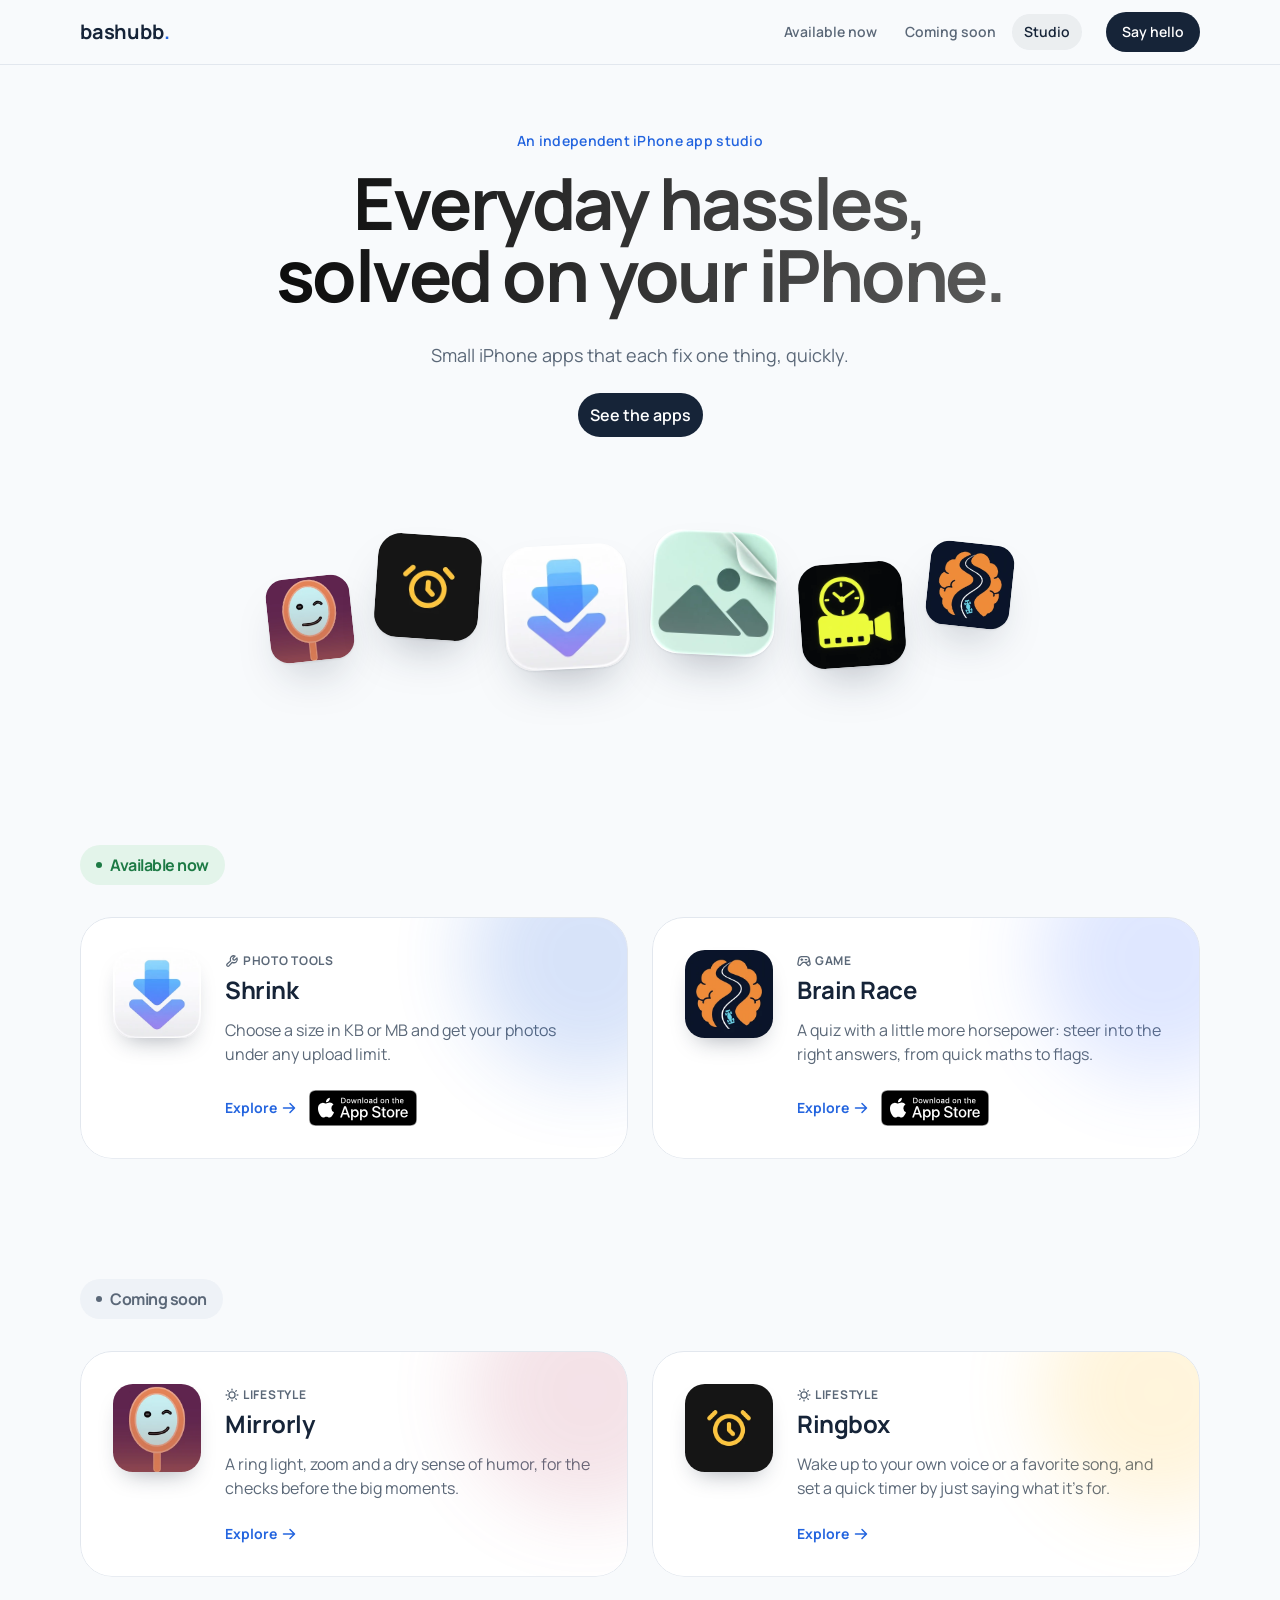
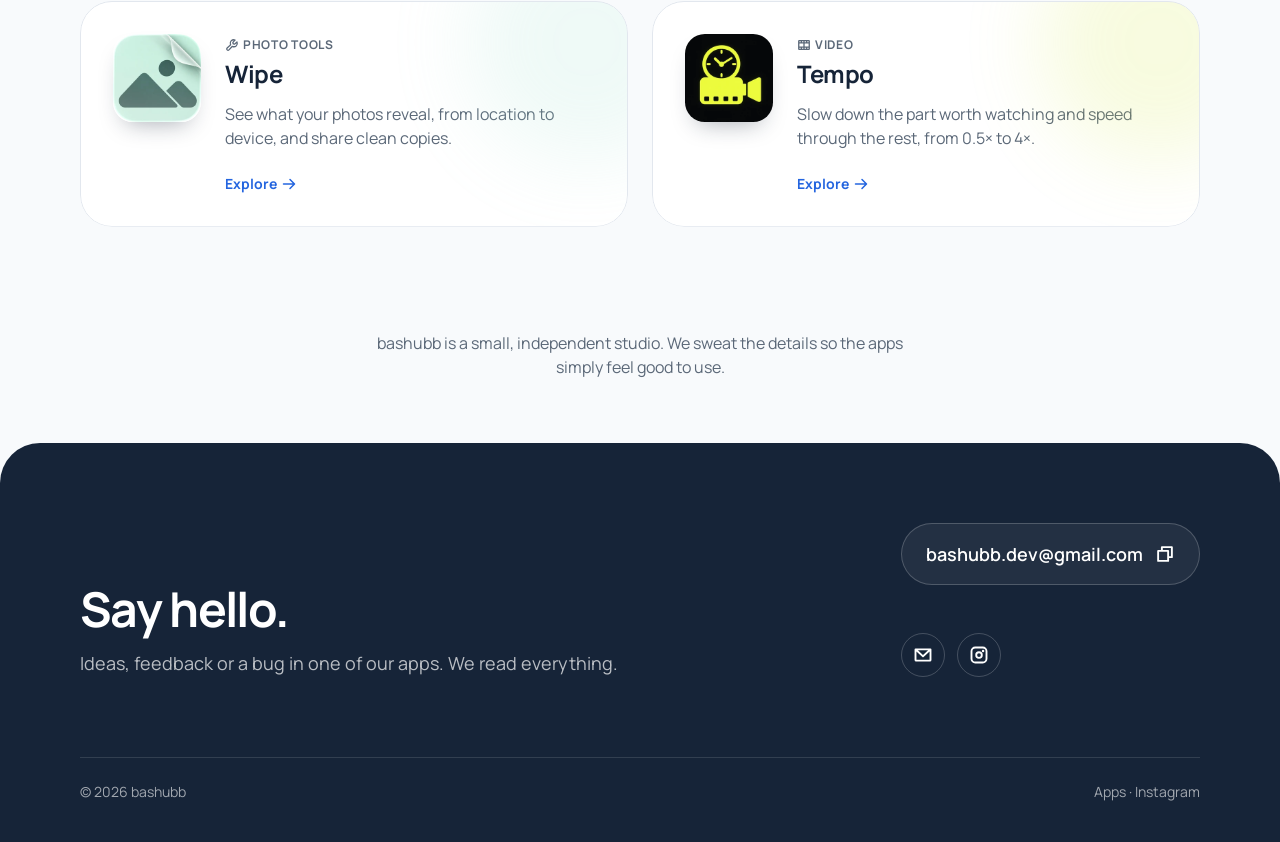
==== commit 946e16cc: "Home: one headline only; sections are just Available now / Coming soon, cards without extra slogans " ====
--- a/index.html
+++ b/index.html
@@ -21,7 +21,7 @@
 <link rel="apple-touch-icon" href="assets/fav/apple-touch-icon.png">
 <link rel="preload" href="assets/fonts/manrope-latin.woff2" as="font" type="font/woff2" crossorigin>
 <link rel="stylesheet" href="assets/landing.css?v=21">
-<link rel="stylesheet" href="assets/studio.css?v=15">
+<link rel="stylesheet" href="assets/studio.css?v=16">
 <script type="application/ld+json">
 {
   "@context": "https://schema.org",
@@ -62,7 +62,7 @@
   <div class="wrap reveal">
     <span class="eyebrow">An independent iPhone app studio</span>
     <h1 class="hero-title" id="hero-title">Everyday hassles,<br>solved on your iPhone.</h1>
-    <p class="lead">A photo too big to upload. No mirror in a dark car. An alarm you dread waking up to. Each of our apps fixes one thing like that, quickly, and then gets out of your way.</p>
+    <p class="lead">Small iPhone apps that each fix one thing, quickly.</p>
     <div class="cta-row"><a class="btn" href="#available">See the apps</a></div>
   </div>
   <div class="drift" aria-label="Our apps">
@@ -78,15 +78,14 @@
 <section class="cat" id="available" aria-labelledby="available-title">
   <div class="wrap">
     <div class="cat-head reveal">
-      <div><span class="eyebrow"><span class="status live"><i></i>Available now</span></span><h2 id="available-title">On the App Store today.</h2></div>
-      <p>Download them now. Free to try.</p>
+      <h2 id="available-title" class="sec-title"><span class="status live"><i></i>Available now</span></h2>
     </div>
     <div class="apps">
 <article class="app reveal" style="--tint:#2465df">
         <span class="ico"><img src="assets/icons/shrink.webp" alt="" width="256" height="256"></span>
         <div>
           <span class="kind"><svg aria-hidden="true"><use href="#i-wrench"/></svg>Photo tools</span>
-          <h3>Shrink</h3><span class="tag">Big photos. Smaller files.</span>
+          <h3>Shrink</h3>
           <p>Choose a size in KB or MB and get your photos under any upload limit.</p>
           <div class="meta"><span class="status live"><i></i>Available now</span><span class="go">Explore<svg aria-hidden="true"><use href="#i-arrow-right"/></svg></span><a class="badge-link" href="https://apps.apple.com/app/id6804833389"><img src="assets/app-store-badge.svg" alt="Download Shrink on the App Store" width="108" height="36"></a></div>
         </div>
@@ -96,7 +95,7 @@
         <span class="ico"><img src="assets/icons/brain-race.webp" alt="" width="256" height="256"></span>
         <div>
           <span class="kind"><svg aria-hidden="true"><use href="#i-game-controller"/></svg>Game</span>
-          <h3>Brain Race</h3><span class="tag">Think fast. Take the right lane.</span>
+          <h3>Brain Race</h3>
           <p>A quiz with a little more horsepower: steer into the right answers, from quick maths to flags.</p>
           <div class="meta"><span class="status live"><i></i>Available now</span><span class="go">Explore<svg aria-hidden="true"><use href="#i-arrow-right"/></svg></span><a class="badge-link" href="https://apps.apple.com/app/id6795535432"><img src="assets/app-store-badge.svg" alt="Download Brain Race on the App Store" width="108" height="36"></a></div>
         </div>
@@ -109,15 +108,14 @@
 <section class="cat" id="soon" aria-labelledby="soon-title">
   <div class="wrap">
     <div class="cat-head reveal">
-      <div><span class="eyebrow"><span class="status"><i></i>Coming soon</span></span><h2 id="soon-title">Next up from the studio.</h2></div>
-      <p>Finished, polished and on their way to the App Store. Have a look at what they do.</p>
+      <h2 id="soon-title" class="sec-title"><span class="status"><i></i>Coming soon</span></h2>
     </div>
     <div class="apps">
 <article class="app reveal" style="--tint:#c3627e">
         <span class="ico"><img src="assets/icons/mirrorly.webp?v=2" alt="" width="256" height="256"></span>
         <div>
           <span class="kind"><svg aria-hidden="true"><use href="#i-sun"/></svg>Lifestyle</span>
-          <h3>Mirrorly</h3><span class="tag">A pocket mirror with opinions.</span>
+          <h3>Mirrorly</h3>
           <p>A ring light, zoom and a dry sense of humor, for the checks before the big moments.</p>
           <div class="meta"><span class="status"><i></i>Coming soon</span><span class="go">Explore<svg aria-hidden="true"><use href="#i-arrow-right"/></svg></span></div>
         </div>
@@ -127,7 +125,7 @@
         <span class="ico"><img src="assets/icons/ringbox.webp" alt="" width="256" height="256"></span>
         <div>
           <span class="kind"><svg aria-hidden="true"><use href="#i-sun"/></svg>Lifestyle</span>
-          <h3>Ringbox</h3><span class="tag">Alarms that sound like you.</span>
+          <h3>Ringbox</h3>
           <p>Wake up to your own voice or a favorite song, and set a quick timer by just saying what it’s for.</p>
           <div class="meta"><span class="status"><i></i>Coming soon</span><span class="go">Explore<svg aria-hidden="true"><use href="#i-arrow-right"/></svg></span></div>
         </div>
@@ -137,7 +135,7 @@
         <span class="ico"><img src="assets/icons/wipe.webp" alt="" width="256" height="256"></span>
         <div>
           <span class="kind"><svg aria-hidden="true"><use href="#i-wrench"/></svg>Photo tools</span>
-          <h3>Wipe</h3><span class="tag">Share photos. Not your data.</span>
+          <h3>Wipe</h3>
           <p>See what your photos reveal, from location to device, and share clean copies.</p>
           <div class="meta"><span class="status"><i></i>Coming soon</span><span class="go">Explore<svg aria-hidden="true"><use href="#i-arrow-right"/></svg></span></div>
         </div>
@@ -147,7 +145,7 @@
         <span class="ico"><img src="assets/icons/tempo.webp" alt="" width="256" height="256"></span>
         <div>
           <span class="kind"><svg aria-hidden="true"><use href="#i-film-strip"/></svg>Video</span>
-          <h3>Tempo</h3><span class="tag">Keep the moment. Skip the wait.</span>
+          <h3>Tempo</h3>
           <p>Slow down the part worth watching and speed through the rest, from 0.5× to 4×.</p>
           <div class="meta"><span class="status"><i></i>Coming soon</span><span class="go">Explore<svg aria-hidden="true"><use href="#i-arrow-right"/></svg></span></div>
         </div>
@@ -159,8 +157,7 @@
 
 <section class="studio" id="studio" aria-label="The studio">
   <div class="wrap">
-    <p class="tagline" data-tagline>Experience first. <span class="hl">Down to the details.</span><br>A clear next step, the right feedback, nothing you don’t need.</p>
-    <p class="small reveal">bashubb is a small, independent studio. We put the experience of using an app first, and care about the little things so you can simply enjoy using it.</p>
+    <p class="studio-note reveal">bashubb is a small, independent studio. We sweat the details so the apps simply feel good to use.</p>
   </div>
 </section>
 
--- a/assets/studio.css
+++ b/assets/studio.css
@@ -134,3 +134,7 @@
 .s-hero .cta-row { justify-content: center; margin-top: var(--s-300); }
 .cat .app .status { display: none; }
 .s-hero .hero-title { max-width: 960px; }
+.cat-head .sec-title { margin: 0; font-size: inherit; line-height: inherit; }
+.cat-head .sec-title .status { font-size: 16px; line-height: 24px; padding: var(--s-75) var(--s-200); }
+.studio { padding-block: var(--s-700); }
+.studio-note { max-width: 560px; margin-inline: auto; text-align: center; color: var(--muted); }
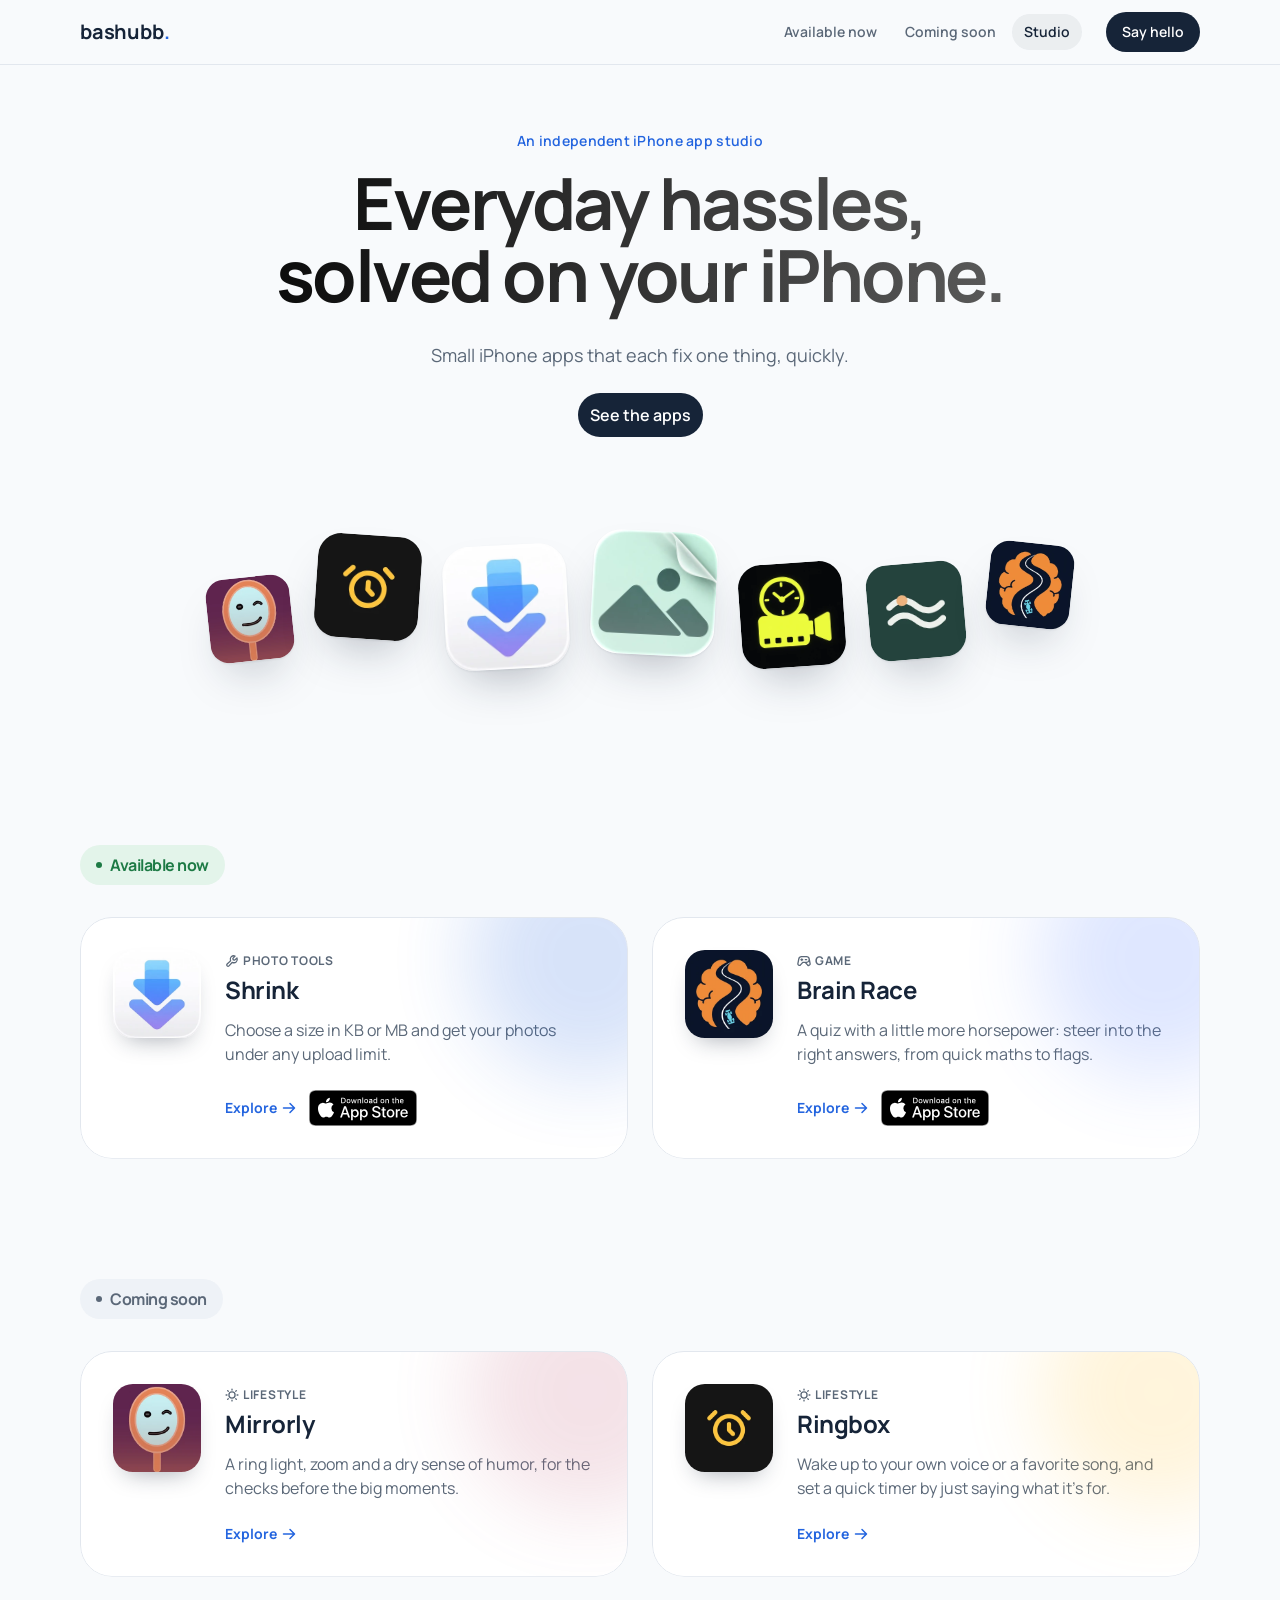
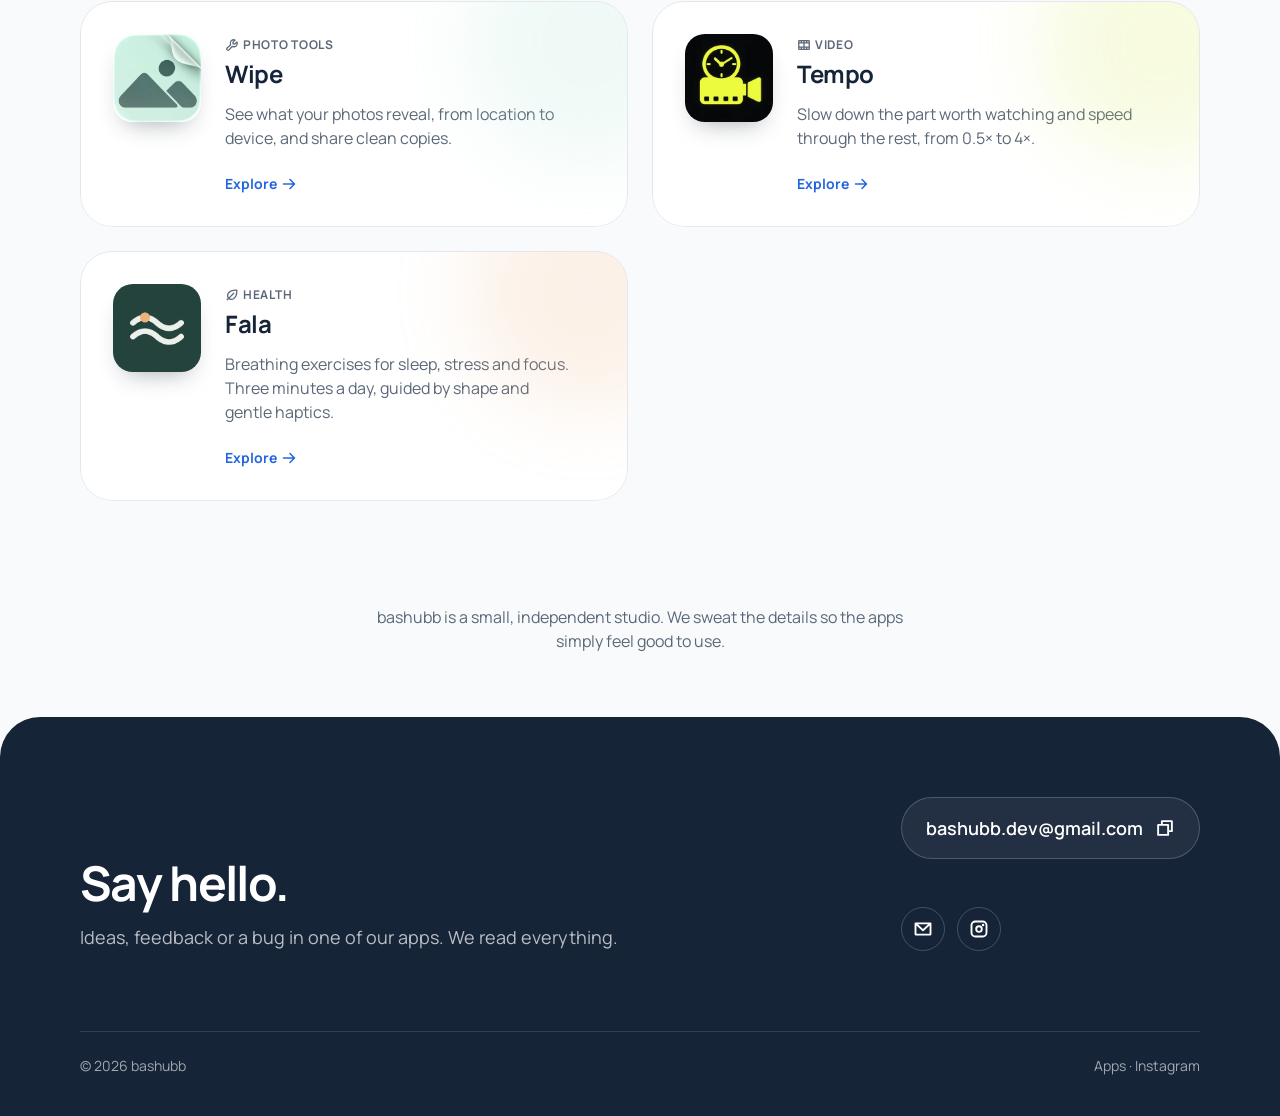
==== commit 19e47e2c: "Fala in Coming soon: card, hero icon; hero icons a bit smaller on phones to fit seven Co-Authored-By" ====
--- a/index.html
+++ b/index.html
@@ -4,14 +4,14 @@
 <meta charset="utf-8">
 <meta name="viewport" content="width=device-width, initial-scale=1, viewport-fit=cover">
 <title>bashubb: Everyday Hassles, Solved on Your iPhone</title>
-<meta name="description" content="bashubb is an independent studio making focused iPhone apps for everyday life, quick photo fixes, creative video and play: Mirrorly, Ringbox, Shrink, Wipe, Tempo and Brain Race.">
+<meta name="description" content="bashubb is an independent studio making focused iPhone apps for everyday life, quick photo fixes, creative video, calm breathing and play: Mirrorly, Ringbox, Shrink, Wipe, Tempo, Fala and Brain Race.">
 <link rel="canonical" href="https://bashubb.com/">
 <meta name="theme-color" content="#f8fafc">
 <meta name="color-scheme" content="light">
 <meta property="og:type" content="website">
 <meta property="og:site_name" content="bashubb">
 <meta property="og:title" content="bashubb: everyday hassles, solved on your iPhone">
-<meta property="og:description" content="Shrink and Brain Race are on the App Store; Mirrorly, Ringbox, Wipe and Tempo are coming soon.">
+<meta property="og:description" content="Shrink and Brain Race are on the App Store; Mirrorly, Ringbox, Wipe, Tempo and Fala are coming soon.">
 <meta property="og:url" content="https://bashubb.com/">
 <meta property="og:image" content="https://bashubb.com/assets/bashubb-logo.png">
 <meta name="twitter:card" content="summary">
@@ -20,8 +20,8 @@
 <link rel="icon" href="assets/fav/favicon-192.png" type="image/png" sizes="192x192">
 <link rel="apple-touch-icon" href="assets/fav/apple-touch-icon.png">
 <link rel="preload" href="assets/fonts/manrope-latin.woff2" as="font" type="font/woff2" crossorigin>
-<link rel="stylesheet" href="assets/landing.css?v=21">
-<link rel="stylesheet" href="assets/studio.css?v=16">
+<link rel="stylesheet" href="assets/landing.css?v=22">
+<link rel="stylesheet" href="assets/studio.css?v=17">
 <script type="application/ld+json">
 {
   "@context": "https://schema.org",
@@ -35,7 +35,7 @@
 </script>
 </head>
 <body>
-<svg width="0" height="0" style="position:absolute" aria-hidden="true"><symbol id="i-arrow-right" viewBox="0 0 256 256" fill="currentColor"><path d="M224.49,136.49l-72,72a12,12,0,0,1-17-17L187,140H40a12,12,0,0,1,0-24H187L135.51,64.48a12,12,0,0,1,17-17l72,72A12,12,0,0,1,224.49,136.49Z"/></symbol><symbol id="i-copy" viewBox="0 0 256 256" fill="currentColor"><path d="M216,28H88A12,12,0,0,0,76,40V76H40A12,12,0,0,0,28,88V216a12,12,0,0,0,12,12H168a12,12,0,0,0,12-12V180h36a12,12,0,0,0,12-12V40A12,12,0,0,0,216,28ZM156,204H52V100H156Zm48-48H180V88a12,12,0,0,0-12-12H100V52H204Z"/></symbol><symbol id="i-envelope-simple" viewBox="0 0 256 256" fill="currentColor"><path d="M224,44H32A12,12,0,0,0,20,56V192a20,20,0,0,0,20,20H216a20,20,0,0,0,20-20V56A12,12,0,0,0,224,44ZM193.15,68,128,127.72,62.85,68ZM44,188V83.28l75.89,69.57a12,12,0,0,0,16.22,0L212,83.28V188Z"/></symbol><symbol id="i-film-strip" viewBox="0 0 256 256" fill="currentColor"><path d="M216,36H40A20,20,0,0,0,20,56V200a20,20,0,0,0,20,20H216a20,20,0,0,0,20-20V56A20,20,0,0,0,216,36ZM44,100h72v56H44Zm96-24V60h24V76Zm-24,0H92V60h24Zm0,104v16H92V180Zm24,0h24v16H140Zm0-24V100h72v56Zm72-80H188V60h24ZM68,60V76H44V60ZM44,180H68v16H44Zm144,16V180h24v16Z"/></symbol><symbol id="i-game-controller" viewBox="0 0 256 256" fill="currentColor"><path d="M176,116H152a12,12,0,0,1,0-24h24a12,12,0,0,1,0,24ZM104,92h-4V88a12,12,0,0,0-24,0v4H72a12,12,0,0,0,0,24h4v4a12,12,0,0,0,24,0v-4h4a12,12,0,0,0,0-24ZM244.76,202.94a40,40,0,0,1-61,5.35,7,7,0,0,1-.53-.56L144.67,164H111.33L72.81,207.73c-.17.19-.35.38-.53.56A40,40,0,0,1,4.62,173.05a1.18,1.18,0,0,1,0-.2L21,88.79A63.88,63.88,0,0,1,83.88,36H172a64.08,64.08,0,0,1,62.93,52.48,1.8,1.8,0,0,1,0,.19l16.36,84.17a1.77,1.77,0,0,1,0,.2A39.74,39.74,0,0,1,244.76,202.94ZM172,140a40,40,0,0,0,0-80H83.89A39.9,39.9,0,0,0,44.62,93.06a1.55,1.55,0,0,0,0,.21l-16.34,84a16,16,0,0,0,13,18.44,16.07,16.07,0,0,0,13.86-4.21L96.9,144.07a12,12,0,0,1,9-4.07Zm55.76,37.31-7-35.95a63.84,63.84,0,0,1-44.27,22.46l24.41,27.72a16,16,0,0,0,26.85-14.23Z"/></symbol><symbol id="i-instagram-logo" viewBox="0 0 256 256" fill="currentColor"><path d="M128,80a48,48,0,1,0,48,48A48.05,48.05,0,0,0,128,80Zm0,72a24,24,0,1,1,24-24A24,24,0,0,1,128,152ZM176,20H80A60.07,60.07,0,0,0,20,80v96a60.07,60.07,0,0,0,60,60h96a60.07,60.07,0,0,0,60-60V80A60.07,60.07,0,0,0,176,20Zm36,156a36,36,0,0,1-36,36H80a36,36,0,0,1-36-36V80A36,36,0,0,1,80,44h96a36,36,0,0,1,36,36ZM196,76a16,16,0,1,1-16-16A16,16,0,0,1,196,76Z"/></symbol><symbol id="i-sun" viewBox="0 0 256 256" fill="currentColor"><path d="M116,36V20a12,12,0,0,1,24,0V36a12,12,0,0,1-24,0Zm80,92a68,68,0,1,1-68-68A68.07,68.07,0,0,1,196,128Zm-24,0a44,44,0,1,0-44,44A44.05,44.05,0,0,0,172,128ZM51.51,68.49a12,12,0,1,0,17-17l-12-12a12,12,0,0,0-17,17Zm0,119-12,12a12,12,0,0,0,17,17l12-12a12,12,0,1,0-17-17ZM196,72a12,12,0,0,0,8.49-3.51l12-12a12,12,0,0,0-17-17l-12,12A12,12,0,0,0,196,72Zm8.49,115.51a12,12,0,0,0-17,17l12,12a12,12,0,0,0,17-17ZM48,128a12,12,0,0,0-12-12H20a12,12,0,0,0,0,24H36A12,12,0,0,0,48,128Zm80,80a12,12,0,0,0-12,12v16a12,12,0,0,0,24,0V220A12,12,0,0,0,128,208Zm108-92H220a12,12,0,0,0,0,24h16a12,12,0,0,0,0-24Z"/></symbol><symbol id="i-wrench" viewBox="0 0 256 256" fill="currentColor"><path d="M230.47,67.5a12,12,0,0,0-19.26-4.32L172.43,99l-12.68-2.72L157,83.57l35.79-38.78a12,12,0,0,0-4.32-19.26A76.07,76.07,0,0,0,88.41,121.64L30.92,174.18a4.68,4.68,0,0,0-.39.38,36,36,0,0,0,50.91,50.91l.38-.39,52.54-57.49A76.05,76.05,0,0,0,230.47,67.5ZM160,148a51.5,51.5,0,0,1-23.35-5.52,12,12,0,0,0-14.26,2.62L64.31,208.66a12,12,0,0,1-17-17l63.55-58.07a12,12,0,0,0,2.62-14.26A51.5,51.5,0,0,1,108,96a52.06,52.06,0,0,1,52-52h.89L135.17,71.87a12,12,0,0,0-2.91,10.65l5.66,26.35a12,12,0,0,0,9.21,9.21l26.35,5.66a12,12,0,0,0,10.65-2.91L212,95.12c0,.3,0,.59,0,.89A52.06,52.06,0,0,1,160,148Z"/></symbol></svg>
+<svg width="0" height="0" style="position:absolute" aria-hidden="true"><symbol id="i-arrow-right" viewBox="0 0 256 256" fill="currentColor"><path d="M224.49,136.49l-72,72a12,12,0,0,1-17-17L187,140H40a12,12,0,0,1,0-24H187L135.51,64.48a12,12,0,0,1,17-17l72,72A12,12,0,0,1,224.49,136.49Z"/></symbol><symbol id="i-copy" viewBox="0 0 256 256" fill="currentColor"><path d="M216,28H88A12,12,0,0,0,76,40V76H40A12,12,0,0,0,28,88V216a12,12,0,0,0,12,12H168a12,12,0,0,0,12-12V180h36a12,12,0,0,0,12-12V40A12,12,0,0,0,216,28ZM156,204H52V100H156Zm48-48H180V88a12,12,0,0,0-12-12H100V52H204Z"/></symbol><symbol id="i-envelope-simple" viewBox="0 0 256 256" fill="currentColor"><path d="M224,44H32A12,12,0,0,0,20,56V192a20,20,0,0,0,20,20H216a20,20,0,0,0,20-20V56A12,12,0,0,0,224,44ZM193.15,68,128,127.72,62.85,68ZM44,188V83.28l75.89,69.57a12,12,0,0,0,16.22,0L212,83.28V188Z"/></symbol><symbol id="i-film-strip" viewBox="0 0 256 256" fill="currentColor"><path d="M216,36H40A20,20,0,0,0,20,56V200a20,20,0,0,0,20,20H216a20,20,0,0,0,20-20V56A20,20,0,0,0,216,36ZM44,100h72v56H44Zm96-24V60h24V76Zm-24,0H92V60h24Zm0,104v16H92V180Zm24,0h24v16H140Zm0-24V100h72v56Zm72-80H188V60h24ZM68,60V76H44V60ZM44,180H68v16H44Zm144,16V180h24v16Z"/></symbol><symbol id="i-game-controller" viewBox="0 0 256 256" fill="currentColor"><path d="M176,116H152a12,12,0,0,1,0-24h24a12,12,0,0,1,0,24ZM104,92h-4V88a12,12,0,0,0-24,0v4H72a12,12,0,0,0,0,24h4v4a12,12,0,0,0,24,0v-4h4a12,12,0,0,0,0-24ZM244.76,202.94a40,40,0,0,1-61,5.35,7,7,0,0,1-.53-.56L144.67,164H111.33L72.81,207.73c-.17.19-.35.38-.53.56A40,40,0,0,1,4.62,173.05a1.18,1.18,0,0,1,0-.2L21,88.79A63.88,63.88,0,0,1,83.88,36H172a64.08,64.08,0,0,1,62.93,52.48,1.8,1.8,0,0,1,0,.19l16.36,84.17a1.77,1.77,0,0,1,0,.2A39.74,39.74,0,0,1,244.76,202.94ZM172,140a40,40,0,0,0,0-80H83.89A39.9,39.9,0,0,0,44.62,93.06a1.55,1.55,0,0,0,0,.21l-16.34,84a16,16,0,0,0,13,18.44,16.07,16.07,0,0,0,13.86-4.21L96.9,144.07a12,12,0,0,1,9-4.07Zm55.76,37.31-7-35.95a63.84,63.84,0,0,1-44.27,22.46l24.41,27.72a16,16,0,0,0,26.85-14.23Z"/></symbol><symbol id="i-instagram-logo" viewBox="0 0 256 256" fill="currentColor"><path d="M128,80a48,48,0,1,0,48,48A48.05,48.05,0,0,0,128,80Zm0,72a24,24,0,1,1,24-24A24,24,0,0,1,128,152ZM176,20H80A60.07,60.07,0,0,0,20,80v96a60.07,60.07,0,0,0,60,60h96a60.07,60.07,0,0,0,60-60V80A60.07,60.07,0,0,0,176,20Zm36,156a36,36,0,0,1-36,36H80a36,36,0,0,1-36-36V80A36,36,0,0,1,80,44h96a36,36,0,0,1,36,36ZM196,76a16,16,0,1,1-16-16A16,16,0,0,1,196,76Z"/></symbol><symbol id="i-leaf" viewBox="0 0 256 256" fill="currentColor"><path d="M227.42,39.86a12,12,0,0,0-11.28-11.28c-39.6-2.33-74.59,2.34-104,13.87C84,53.48,62.31,70.58,49.39,91.9c-17.62,29.11-17.66,64.45-.45,98.19L31.51,207.52a12,12,0,0,0,17,17l17.43-17.43c16.74,8.54,33.88,12.85,50.45,12.85a91.31,91.31,0,0,0,47.74-13.3c21.32-12.92,38.42-34.62,49.45-62.75C225.08,114.46,229.75,79.46,227.42,39.86ZM151.66,186.08C131.57,198.25,108,199.17,83.94,189l84.54-84.54a12,12,0,1,0-17-17L67,172.06c-10.14-24-9.22-47.63,3-67.72,20.91-34.53,70.54-53.72,134-52.25C205.38,115.53,186.19,165.17,151.66,186.08Z"/></symbol><symbol id="i-sun" viewBox="0 0 256 256" fill="currentColor"><path d="M116,36V20a12,12,0,0,1,24,0V36a12,12,0,0,1-24,0Zm80,92a68,68,0,1,1-68-68A68.07,68.07,0,0,1,196,128Zm-24,0a44,44,0,1,0-44,44A44.05,44.05,0,0,0,172,128ZM51.51,68.49a12,12,0,1,0,17-17l-12-12a12,12,0,0,0-17,17Zm0,119-12,12a12,12,0,0,0,17,17l12-12a12,12,0,1,0-17-17ZM196,72a12,12,0,0,0,8.49-3.51l12-12a12,12,0,0,0-17-17l-12,12A12,12,0,0,0,196,72Zm8.49,115.51a12,12,0,0,0-17,17l12,12a12,12,0,0,0,17-17ZM48,128a12,12,0,0,0-12-12H20a12,12,0,0,0,0,24H36A12,12,0,0,0,48,128Zm80,80a12,12,0,0,0-12,12v16a12,12,0,0,0,24,0V220A12,12,0,0,0,128,208Zm108-92H220a12,12,0,0,0,0,24h16a12,12,0,0,0,0-24Z"/></symbol><symbol id="i-wrench" viewBox="0 0 256 256" fill="currentColor"><path d="M230.47,67.5a12,12,0,0,0-19.26-4.32L172.43,99l-12.68-2.72L157,83.57l35.79-38.78a12,12,0,0,0-4.32-19.26A76.07,76.07,0,0,0,88.41,121.64L30.92,174.18a4.68,4.68,0,0,0-.39.38,36,36,0,0,0,50.91,50.91l.38-.39,52.54-57.49A76.05,76.05,0,0,0,230.47,67.5ZM160,148a51.5,51.5,0,0,1-23.35-5.52,12,12,0,0,0-14.26,2.62L64.31,208.66a12,12,0,0,1-17-17l63.55-58.07a12,12,0,0,0,2.62-14.26A51.5,51.5,0,0,1,108,96a52.06,52.06,0,0,1,52-52h.89L135.17,71.87a12,12,0,0,0-2.91,10.65l5.66,26.35a12,12,0,0,0,9.21,9.21l26.35,5.66a12,12,0,0,0,10.65-2.91L212,95.12c0,.3,0,.59,0,.89A52.06,52.06,0,0,1,160,148Z"/></symbol></svg>
 
 <a class="skip" href="#main">Skip to content</a>
 
@@ -71,6 +71,7 @@
     <a href="/shrink/" style="--sz:124px;--y:6px;--r:-3deg;--d:8s;--dl:-2s" title="Shrink"><img src="assets/icons/shrink.webp" alt="Shrink" width="256" height="256"></a>
     <a href="/wipe/" style="--sz:124px;--y:-8px;--r:3deg;--d:7s;--dl:-4s" title="Wipe"><img src="assets/icons/wipe.webp" alt="Wipe" width="256" height="256"></a>
     <a href="/tempo/" style="--sz:104px;--y:14px;--r:-4deg;--d:6.8s;--dl:-5s" title="Tempo"><img src="assets/icons/tempo.webp" alt="Tempo" width="256" height="256"></a>
+    <a href="/fala/" style="--sz:96px;--y:10px;--r:-5deg;--d:7.2s;--dl:-1.5s" title="Fala"><img src="assets/icons/fala.webp" alt="Fala" width="256" height="256"></a>
     <a href="/TheBrainRace/" style="--sz:84px;--y:-16px;--r:6deg;--d:7.8s;--dl:-2.5s" title="Brain Race"><img src="assets/icons/brain-race.webp" alt="Brain Race" width="256" height="256"></a>
   </div>
 </section>
@@ -150,6 +151,16 @@
           <div class="meta"><span class="status"><i></i>Coming soon</span><span class="go">Explore<svg aria-hidden="true"><use href="#i-arrow-right"/></svg></span></div>
         </div>
         <a class="cover" href="/tempo/" aria-label="Explore Tempo"></a>
+      </article>
+<article class="app reveal" style="--tint:#edb27e">
+        <span class="ico"><img src="assets/icons/fala.webp" alt="" width="256" height="256"></span>
+        <div>
+          <span class="kind"><svg aria-hidden="true"><use href="#i-leaf"/></svg>Health</span>
+          <h3>Fala</h3>
+          <p>Breathing exercises for sleep, stress and focus. Three minutes a day, guided by shape and gentle haptics.</p>
+          <div class="meta"><span class="status"><i></i>Coming soon</span><span class="go">Explore<svg aria-hidden="true"><use href="#i-arrow-right"/></svg></span></div>
+        </div>
+        <a class="cover" href="/fala/" aria-label="Explore Fala"></a>
       </article>
     </div>
   </div>
@@ -183,7 +194,7 @@
   <div class="wrap"><span>© 2026 bashubb</span><span><a href="#available">Apps</a> · <a href="https://www.instagram.com/bashubbapps/">Instagram</a></span></div>
 </footer>
 
-<script src="assets/landing.js?v=11"></script>
+<script src="assets/landing.js?v=12"></script>
 <script>
 (() => {
   // Copy email
--- a/assets/landing.css
+++ b/assets/landing.css
@@ -380,3 +380,9 @@
   .m-dock .btn { flex: none; }
   .m-dock .store-badge img { width: auto; height: 40px; border-radius: 0; }
 }
+
+/* A phone on its side: the portrait page in a frame, scaled to the height (see landing.js) */
+.fit-host, .fit-host body { height: 100%; overflow: hidden; }
+.fit-host body > *:not(.fit-frame) { display: none !important; }
+.fit-host body { background: var(--bg); }
+.fit-frame { position: fixed; left: 0; top: 0; border: 0; transform-origin: 0 0; background: var(--bg); box-shadow: 0 0 0 1px var(--line); }
--- a/assets/studio.css
+++ b/assets/studio.css
@@ -37,7 +37,7 @@
 @media (hover: hover) and (pointer: fine) { .drift a:hover img { transform: scale(1.06); } }
 @media (hover: hover) and (pointer: fine) { .drift a:hover { box-shadow: 0 1px 2px rgba(22, 36, 56, 0.08), 0 32px 56px -18px rgba(36, 101, 223, 0.45); } }
 @keyframes bob { from { transform: translateY(calc(var(--y, 0px) + 10px)) rotate(var(--r, 0deg)); } to { transform: translateY(calc(var(--y, 0px) - 10px)) rotate(calc(var(--r, 0deg) * -1)); } }
-@media (max-width: 720px) { .drift { height: 120px; gap: var(--s-75); } .drift a { width: calc(var(--sz, 96px) * 0.5); } }
+@media (max-width: 720px) { .drift { height: 120px; gap: var(--s-75); } .drift a { width: calc(var(--sz, 96px) * 0.44); } }
 
 /* Category bar: sticky, the pill slides to the section you're in */
 .cats { position: sticky; top: var(--hdr, 64px); z-index: 30; display: flex; justify-content: center; padding: var(--s-75) 0; background: rgba(248, 250, 252, 0.92); -webkit-backdrop-filter: blur(20px) saturate(1.6); backdrop-filter: blur(20px) saturate(1.6); box-shadow: 0 1px 0 var(--line); }
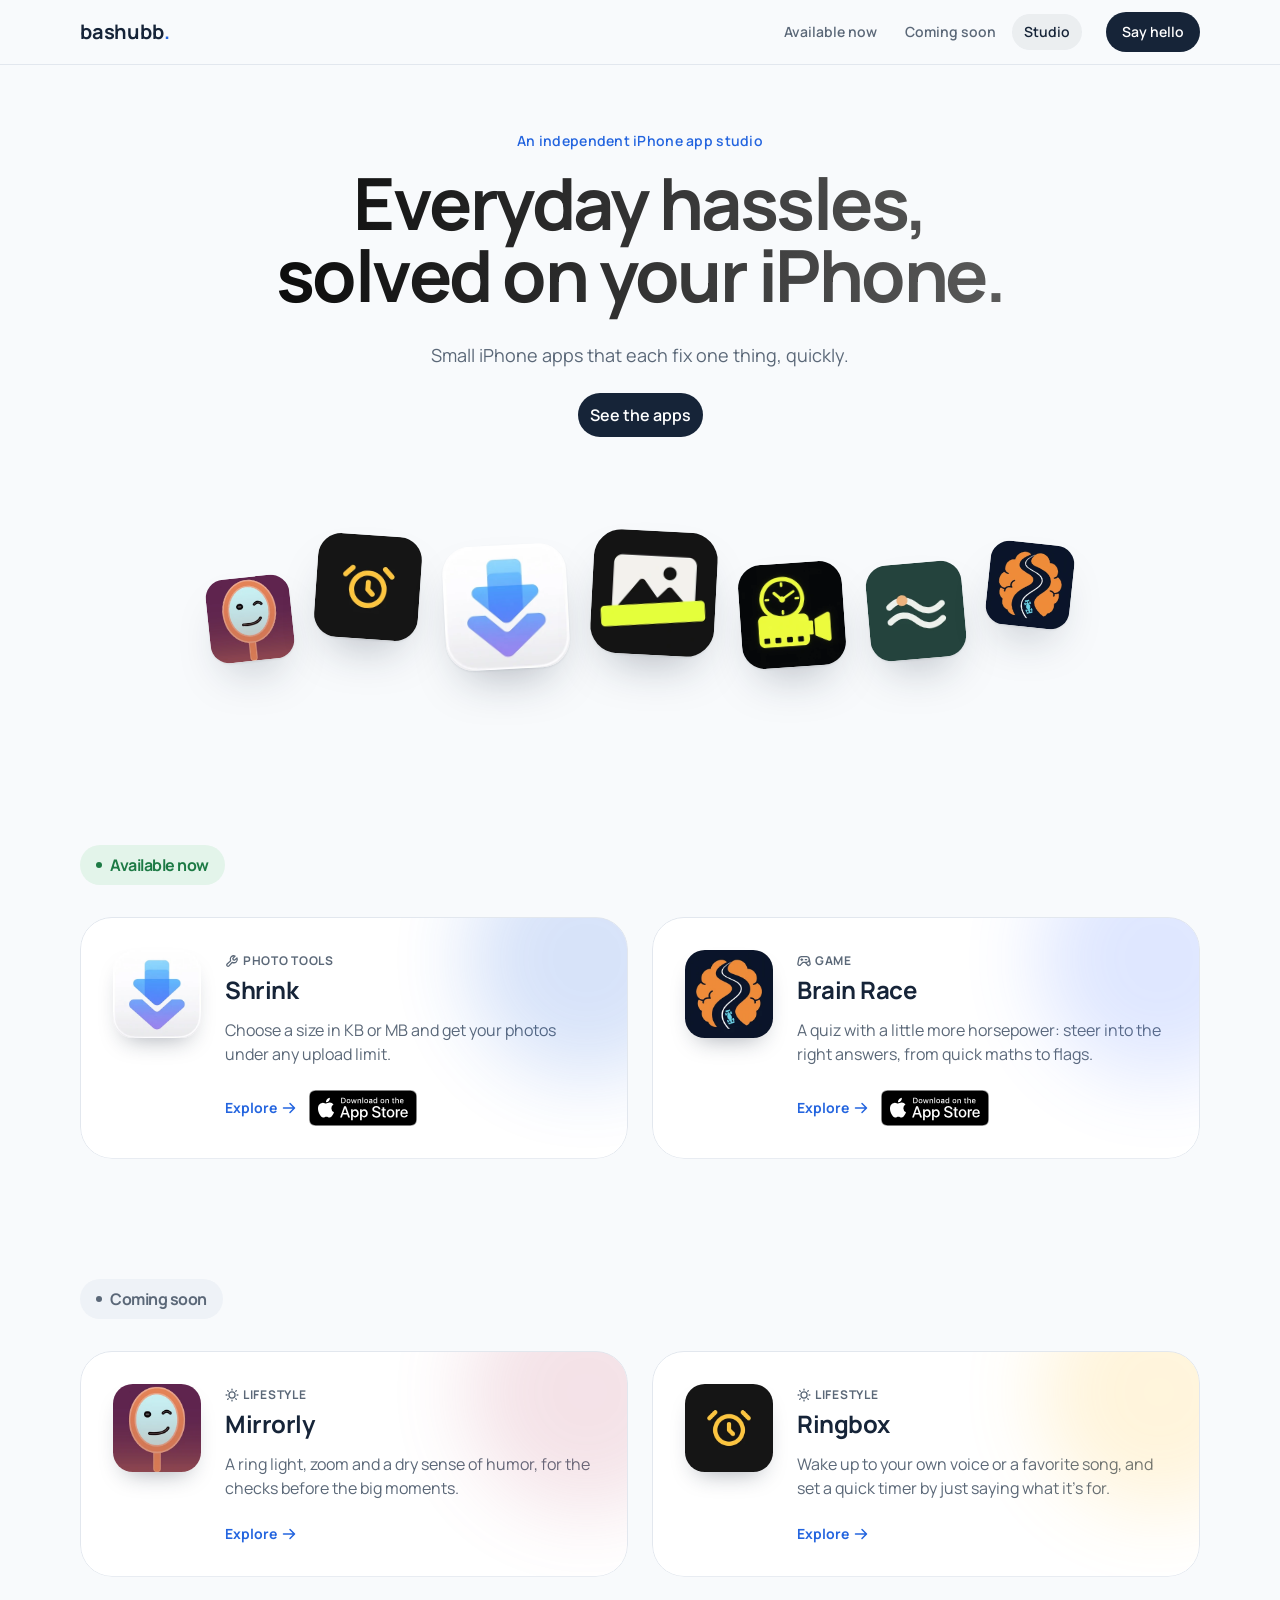
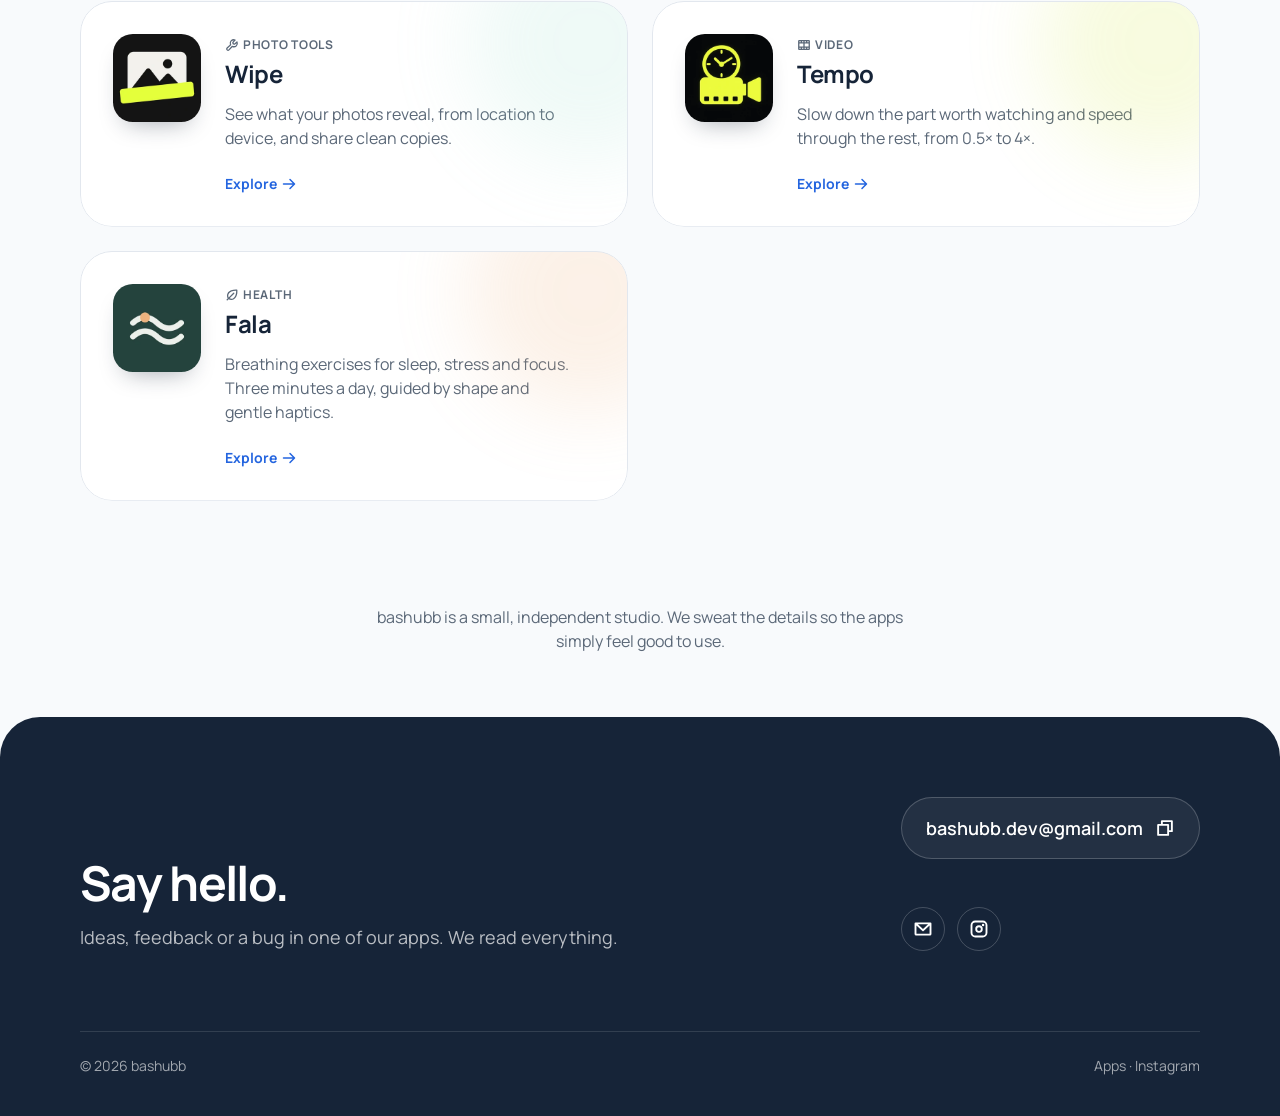
==== commit 8de78de1: "Wipe: the new app icon on the home page Co-Authored-By: Claude Sonnet 5.5 <noreply@anthropic.com>" ====
--- a/index.html
+++ b/index.html
@@ -69,7 +69,7 @@
     <a href="/TheMirrorly/" style="--sz:84px;--y:18px;--r:-6deg;--d:6.5s;--dl:-1s" title="Mirrorly"><img src="assets/icons/mirrorly.webp?v=2" alt="Mirrorly" width="256" height="256"></a>
     <a href="/ringbox/" style="--sz:104px;--y:-14px;--r:4deg;--d:7.4s;--dl:-3s" title="Ringbox"><img src="assets/icons/ringbox.webp" alt="Ringbox" width="256" height="256"></a>
     <a href="/shrink/" style="--sz:124px;--y:6px;--r:-3deg;--d:8s;--dl:-2s" title="Shrink"><img src="assets/icons/shrink.webp" alt="Shrink" width="256" height="256"></a>
-    <a href="/wipe/" style="--sz:124px;--y:-8px;--r:3deg;--d:7s;--dl:-4s" title="Wipe"><img src="assets/icons/wipe.webp" alt="Wipe" width="256" height="256"></a>
+    <a href="/wipe/" style="--sz:124px;--y:-8px;--r:3deg;--d:7s;--dl:-4s" title="Wipe"><img src="assets/icons/wipe.webp?v=2" alt="Wipe" width="256" height="256"></a>
     <a href="/tempo/" style="--sz:104px;--y:14px;--r:-4deg;--d:6.8s;--dl:-5s" title="Tempo"><img src="assets/icons/tempo.webp" alt="Tempo" width="256" height="256"></a>
     <a href="/fala/" style="--sz:96px;--y:10px;--r:-5deg;--d:7.2s;--dl:-1.5s" title="Fala"><img src="assets/icons/fala.webp" alt="Fala" width="256" height="256"></a>
     <a href="/TheBrainRace/" style="--sz:84px;--y:-16px;--r:6deg;--d:7.8s;--dl:-2.5s" title="Brain Race"><img src="assets/icons/brain-race.webp" alt="Brain Race" width="256" height="256"></a>
@@ -133,7 +133,7 @@
         <a class="cover" href="/ringbox/" aria-label="Explore Ringbox"></a>
       </article>
 <article class="app reveal" style="--tint:#a6e2d2">
-        <span class="ico"><img src="assets/icons/wipe.webp" alt="" width="256" height="256"></span>
+        <span class="ico"><img src="assets/icons/wipe.webp?v=2" alt="" width="256" height="256"></span>
         <div>
           <span class="kind"><svg aria-hidden="true"><use href="#i-wrench"/></svg>Photo tools</span>
           <h3>Wipe</h3>
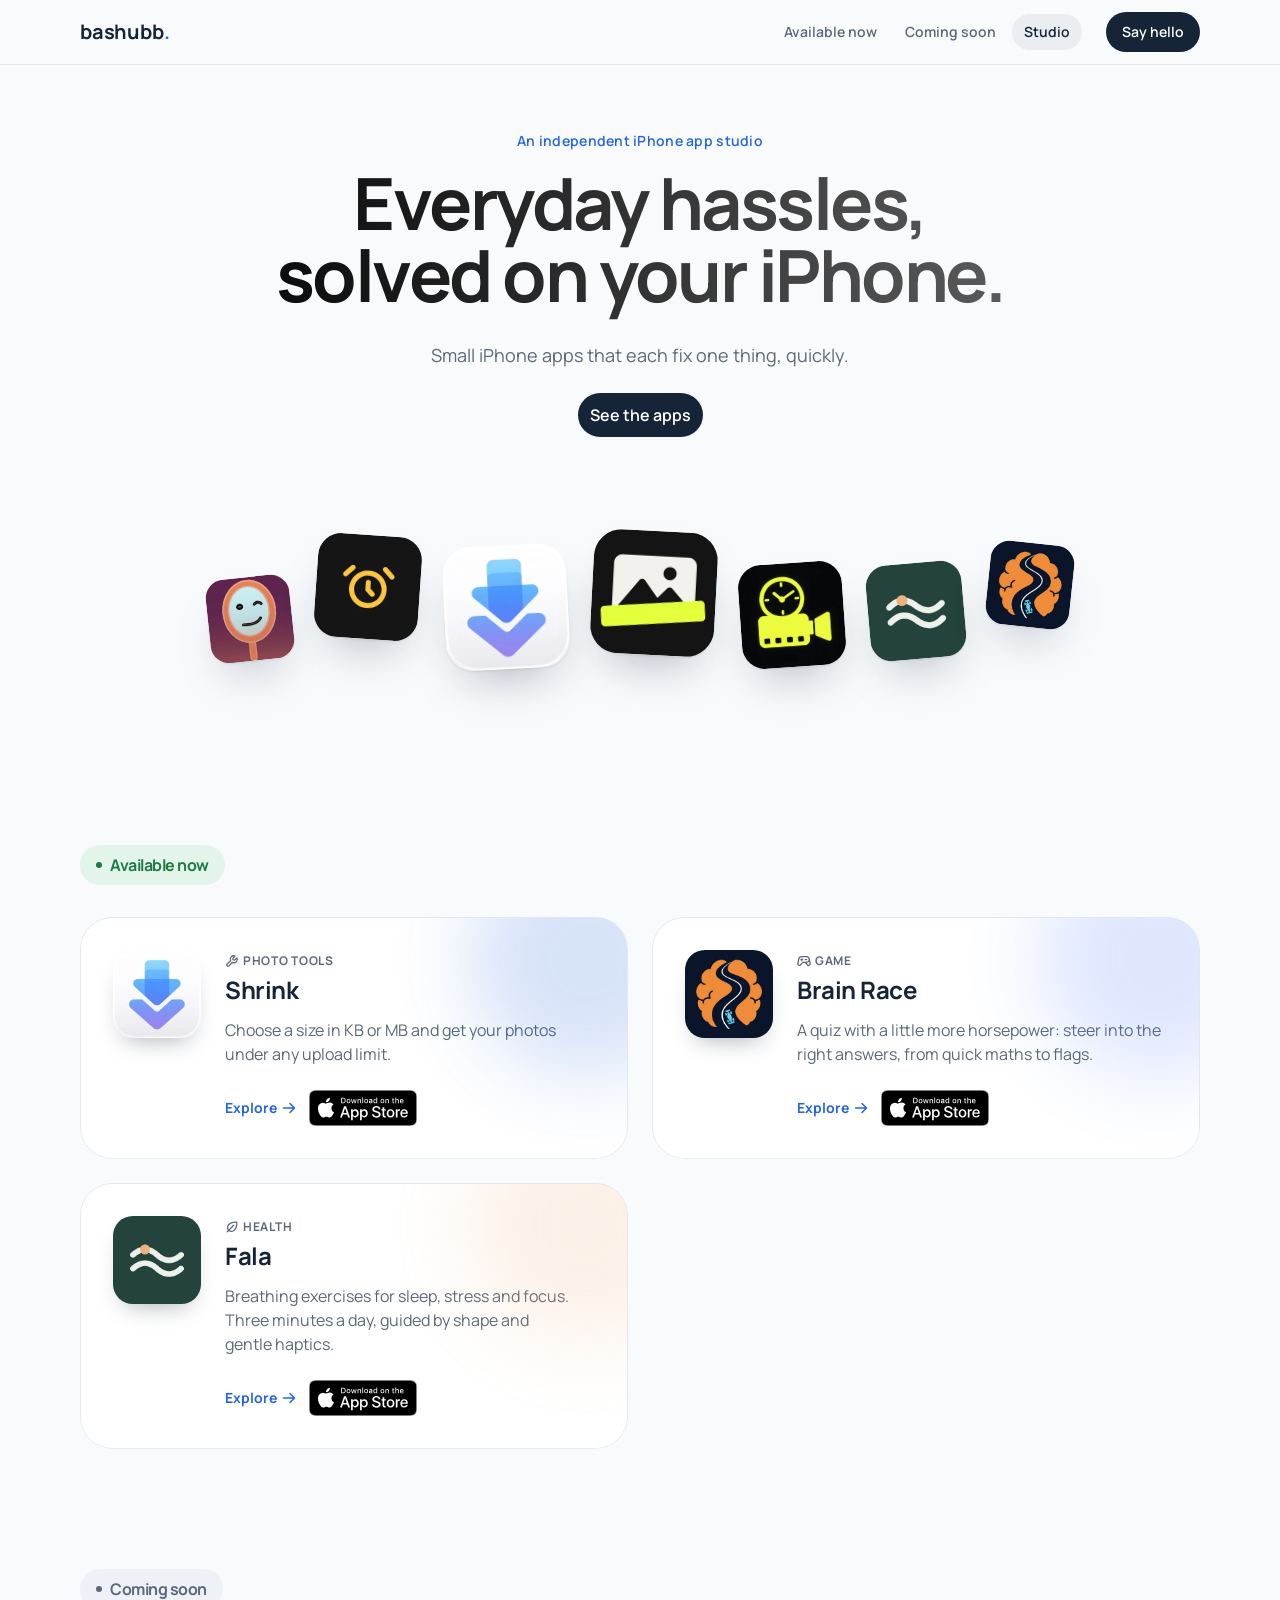
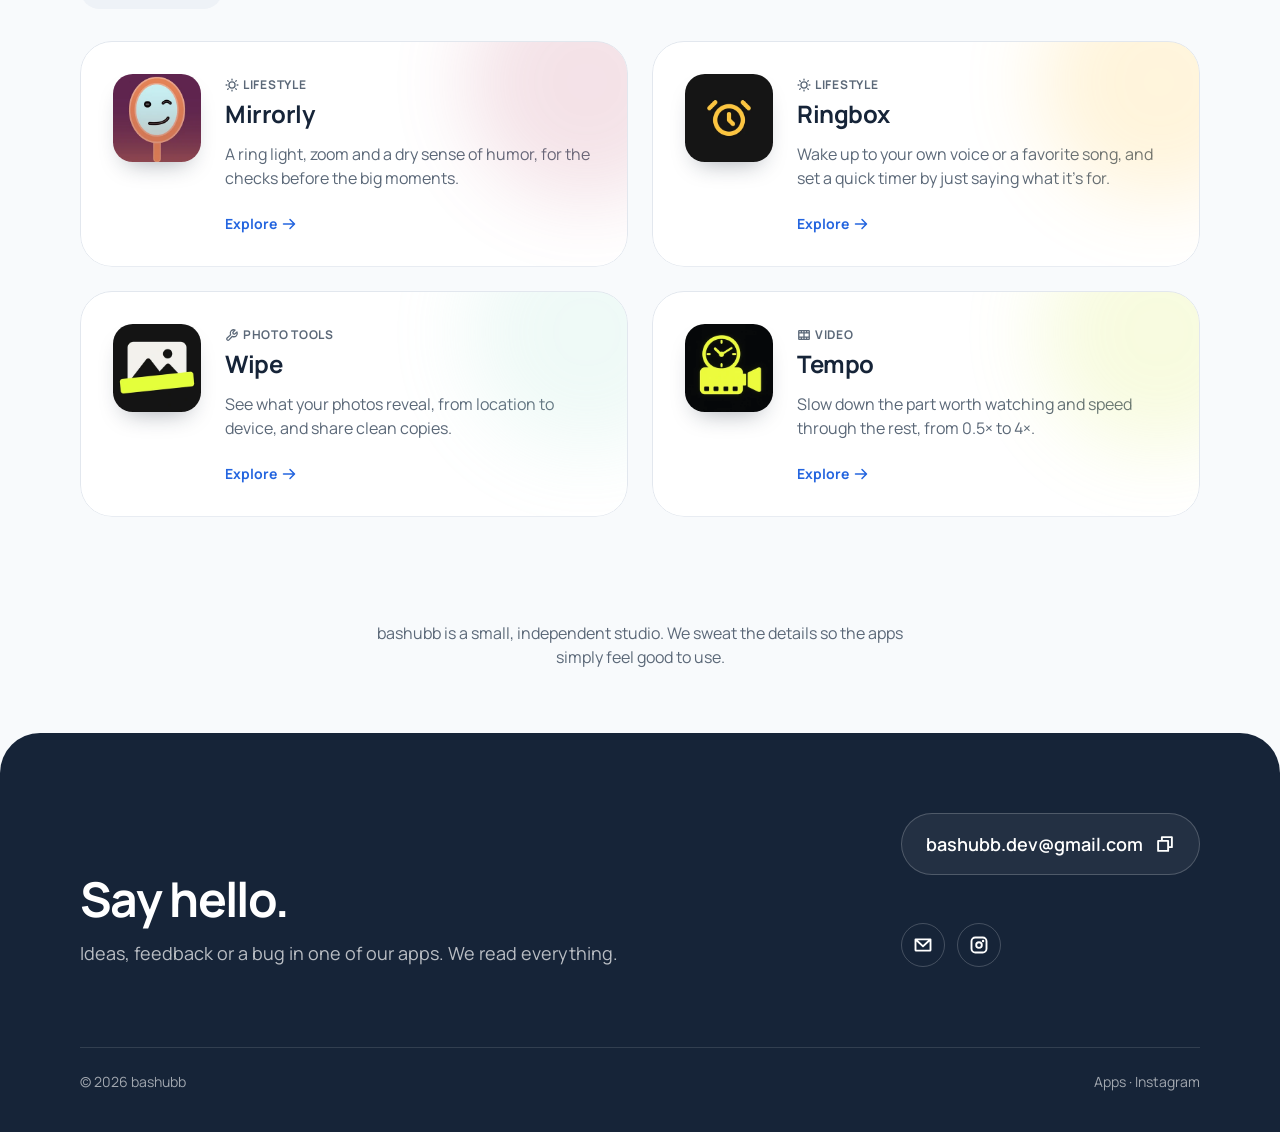
==== commit dddcf8a4: "Fala in Available now with the App Store badge Co-Authored-By: Claude Opus 5.5 <noreply@anthropic.co" ====
--- a/index.html
+++ b/index.html
@@ -11,7 +11,7 @@
 <meta property="og:type" content="website">
 <meta property="og:site_name" content="bashubb">
 <meta property="og:title" content="bashubb: everyday hassles, solved on your iPhone">
-<meta property="og:description" content="Shrink and Brain Race are on the App Store; Mirrorly, Ringbox, Wipe, Tempo and Fala are coming soon.">
+<meta property="og:description" content="Shrink, Brain Race and Fala are on the App Store; Mirrorly, Ringbox, Wipe and Tempo are coming soon.">
 <meta property="og:url" content="https://bashubb.com/">
 <meta property="og:image" content="https://bashubb.com/assets/bashubb-logo.png">
 <meta name="twitter:card" content="summary">
@@ -29,6 +29,7 @@
     {"@type": "Organization", "@id": "https://bashubb.com/#studio", "name": "bashubb", "url": "https://bashubb.com/", "logo": "https://bashubb.com/assets/bashubb-logo.png", "email": "bashubb.dev@gmail.com", "description": "An independent studio making focused iPhone apps.", "sameAs": ["https://www.instagram.com/bashubbapps/"]},
     {"@type": "WebSite", "@id": "https://bashubb.com/#website", "name": "bashubb", "url": "https://bashubb.com/", "inLanguage": "en", "publisher": {"@id": "https://bashubb.com/#studio"}},
     {"@type": "SoftwareApplication", "@id": "https://bashubb.com/shrink/#app", "name": "Photo Compressor - Shrink", "alternateName": "Shrink", "url": "https://bashubb.com/shrink/", "applicationCategory": "PhotoApplication", "operatingSystem": "iOS 26.0 or later", "image": "https://bashubb.com/assets/icons/shrink.webp", "downloadUrl": "https://apps.apple.com/app/id6804833389"},
+    {"@type": "SoftwareApplication", "@id": "https://bashubb.com/fala/#app", "name": "Fala – Breathing Exercises", "alternateName": "Fala", "url": "https://bashubb.com/fala/", "applicationCategory": "HealthApplication", "operatingSystem": "iOS 17.0 or later", "image": "https://bashubb.com/assets/icons/fala.webp", "downloadUrl": "https://apps.apple.com/app/id6825029130"},
     {"@type": "SoftwareApplication", "@id": "https://bashubb.com/#brain-race-app", "name": "Brain Race", "url": "https://bashubb.com/TheBrainRace/", "applicationCategory": "GameApplication", "operatingSystem": "iOS 18.0 or later", "image": "https://bashubb.com/assets/icons/brain-race.webp"}
   ]
 }
@@ -102,6 +103,16 @@
         </div>
         <a class="cover" href="/TheBrainRace/" aria-label="Explore Brain Race"></a>
       </article>
+<article class="app reveal" style="--tint:#edb27e">
+        <span class="ico"><img src="assets/icons/fala.webp" alt="" width="256" height="256"></span>
+        <div>
+          <span class="kind"><svg aria-hidden="true"><use href="#i-leaf"/></svg>Health</span>
+          <h3>Fala</h3>
+          <p>Breathing exercises for sleep, stress and focus. Three minutes a day, guided by shape and gentle haptics.</p>
+          <div class="meta"><span class="status live"><i></i>Available now</span><span class="go">Explore<svg aria-hidden="true"><use href="#i-arrow-right"/></svg></span><a class="badge-link" href="https://apps.apple.com/app/id6825029130"><img src="assets/app-store-badge.svg" alt="Download Fala on the App Store" width="108" height="36"></a></div>
+        </div>
+        <a class="cover" href="/fala/" aria-label="Explore Fala"></a>
+      </article>
     </div>
   </div>
 </section>
@@ -152,16 +163,7 @@
         </div>
         <a class="cover" href="/tempo/" aria-label="Explore Tempo"></a>
       </article>
-<article class="app reveal" style="--tint:#edb27e">
-        <span class="ico"><img src="assets/icons/fala.webp" alt="" width="256" height="256"></span>
-        <div>
-          <span class="kind"><svg aria-hidden="true"><use href="#i-leaf"/></svg>Health</span>
-          <h3>Fala</h3>
-          <p>Breathing exercises for sleep, stress and focus. Three minutes a day, guided by shape and gentle haptics.</p>
-          <div class="meta"><span class="status"><i></i>Coming soon</span><span class="go">Explore<svg aria-hidden="true"><use href="#i-arrow-right"/></svg></span></div>
-        </div>
-        <a class="cover" href="/fala/" aria-label="Explore Fala"></a>
-      </article>
+
     </div>
   </div>
 </section>
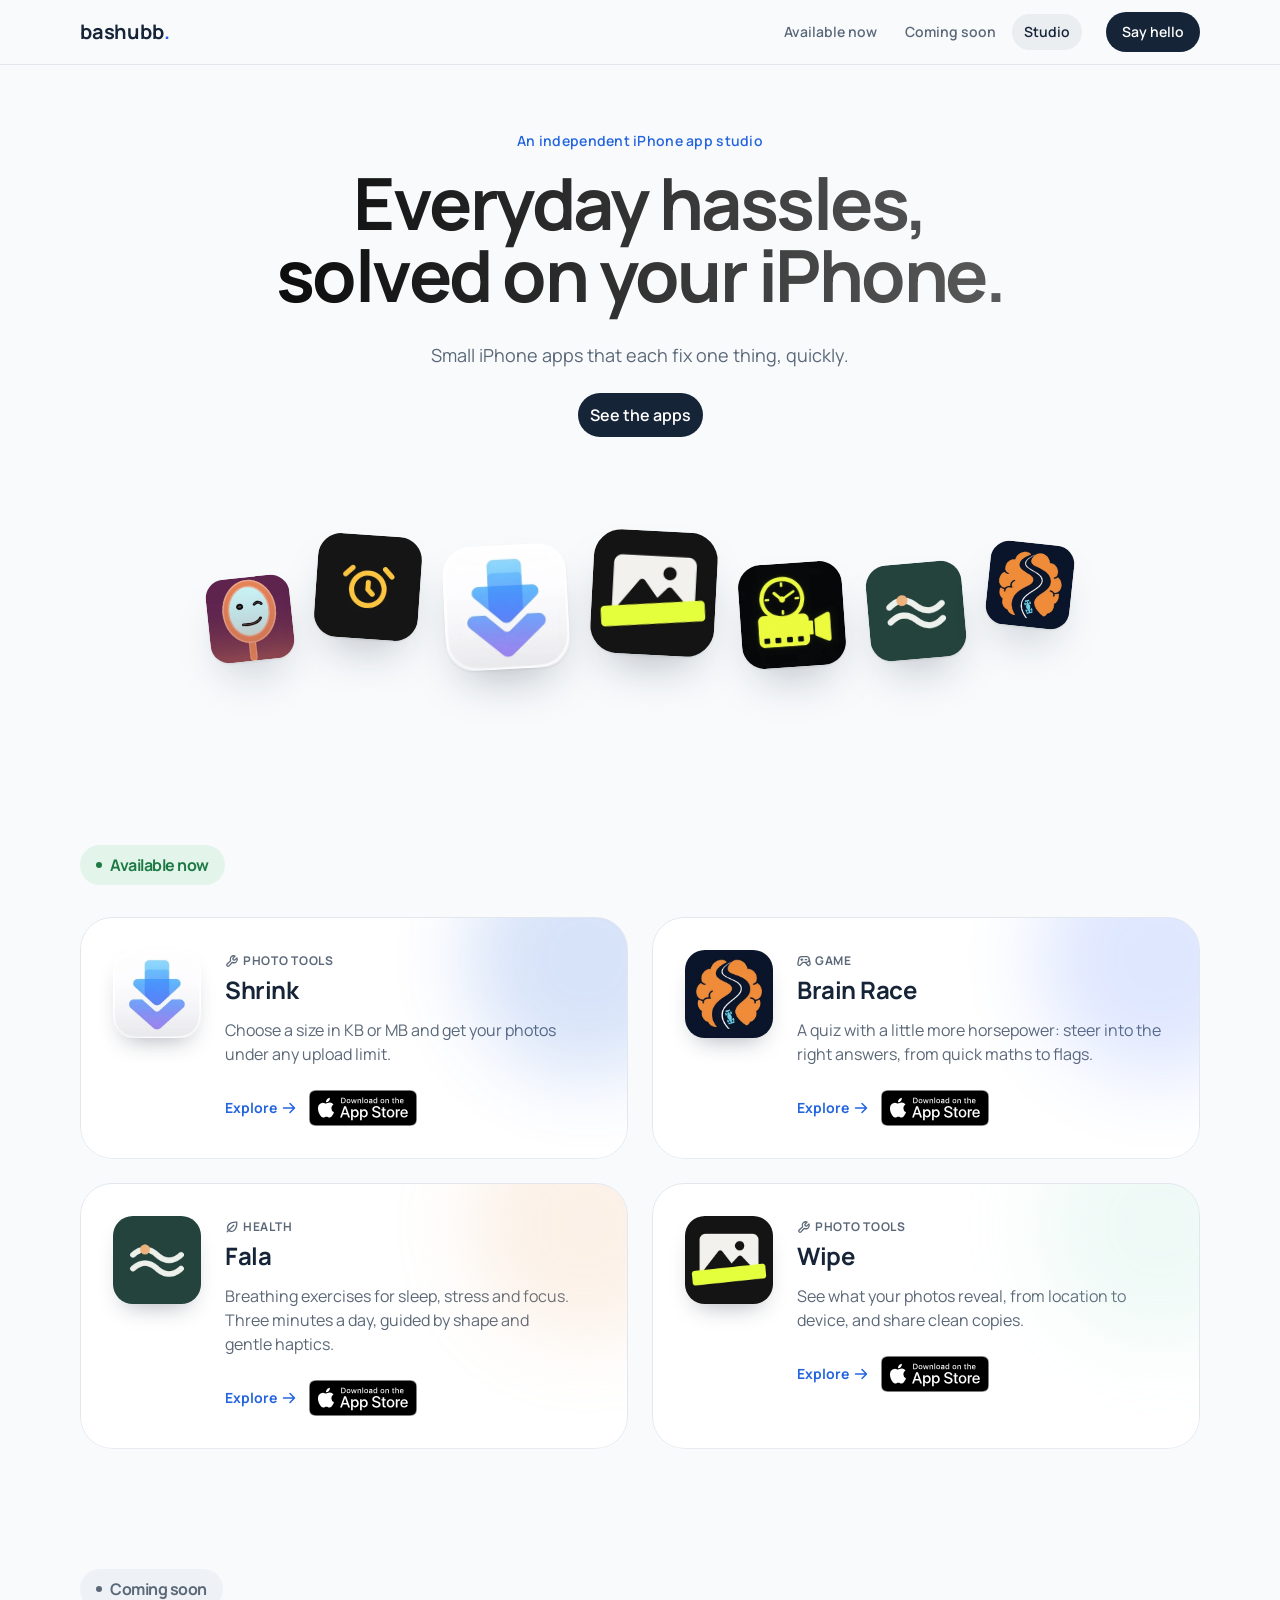
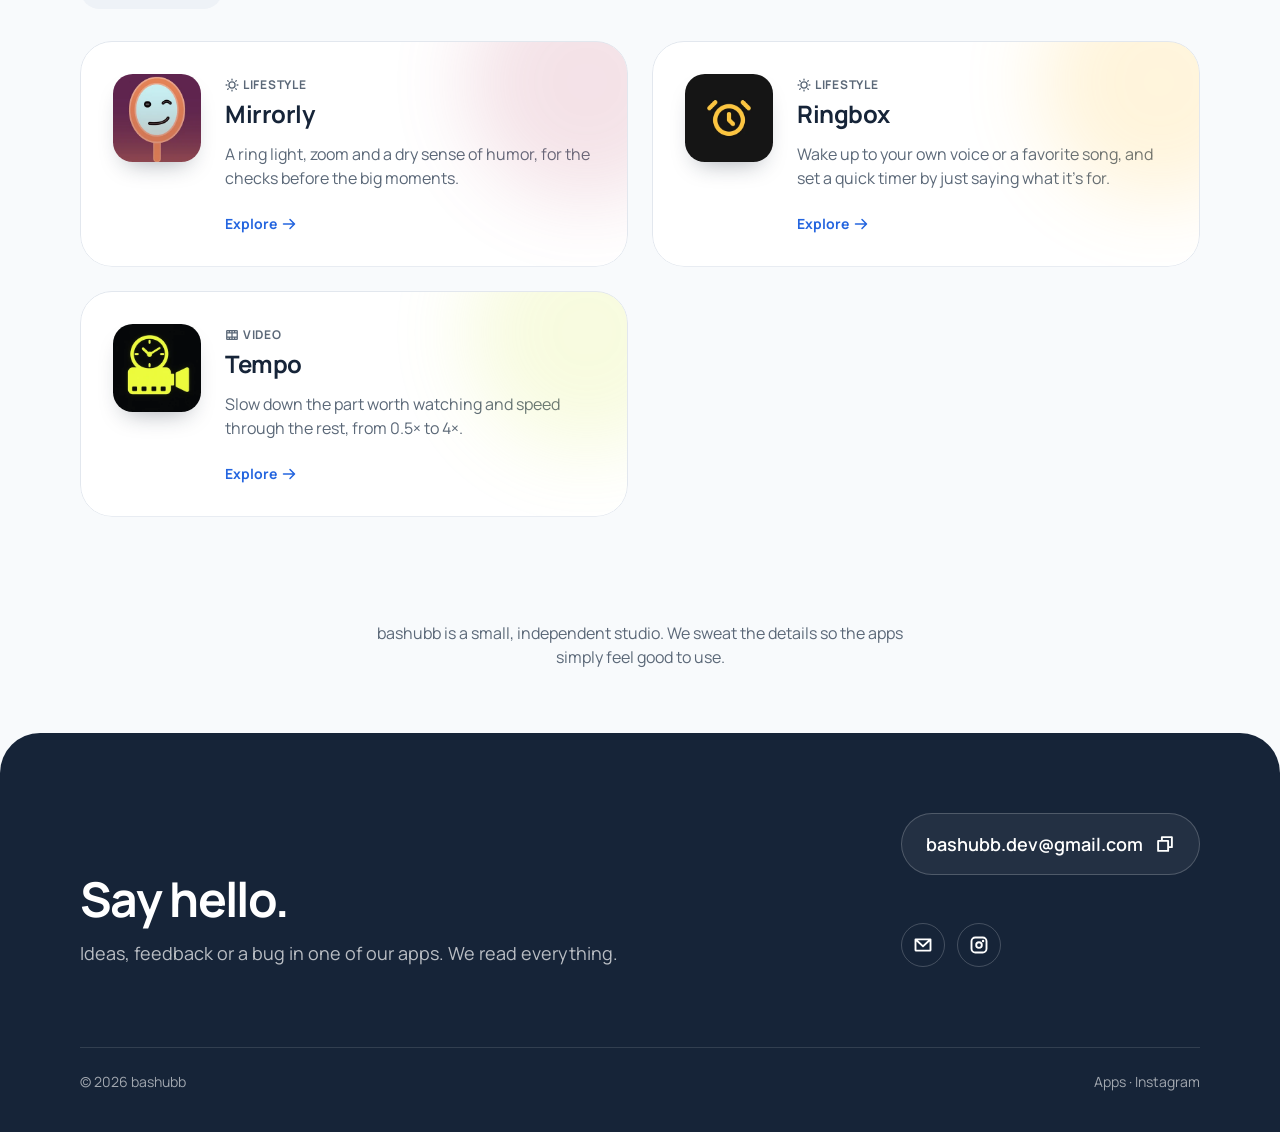
==== commit e191baac: "Wipe in Available now with the App Store badge Co-Authored-By: Claude Sonnet 5.5 <noreply@anthropic." ====
--- a/index.html
+++ b/index.html
@@ -11,7 +11,7 @@
 <meta property="og:type" content="website">
 <meta property="og:site_name" content="bashubb">
 <meta property="og:title" content="bashubb: everyday hassles, solved on your iPhone">
-<meta property="og:description" content="Shrink, Brain Race and Fala are on the App Store; Mirrorly, Ringbox, Wipe and Tempo are coming soon.">
+<meta property="og:description" content="Shrink, Brain Race, Fala and Wipe are on the App Store; Mirrorly, Ringbox and Tempo are coming soon.">
 <meta property="og:url" content="https://bashubb.com/">
 <meta property="og:image" content="https://bashubb.com/assets/bashubb-logo.png">
 <meta name="twitter:card" content="summary">
@@ -30,6 +30,7 @@
     {"@type": "WebSite", "@id": "https://bashubb.com/#website", "name": "bashubb", "url": "https://bashubb.com/", "inLanguage": "en", "publisher": {"@id": "https://bashubb.com/#studio"}},
     {"@type": "SoftwareApplication", "@id": "https://bashubb.com/shrink/#app", "name": "Photo Compressor - Shrink", "alternateName": "Shrink", "url": "https://bashubb.com/shrink/", "applicationCategory": "PhotoApplication", "operatingSystem": "iOS 26.0 or later", "image": "https://bashubb.com/assets/icons/shrink.webp", "downloadUrl": "https://apps.apple.com/app/id6804833389"},
     {"@type": "SoftwareApplication", "@id": "https://bashubb.com/fala/#app", "name": "Fala – Breathing Exercises", "alternateName": "Fala", "url": "https://bashubb.com/fala/", "applicationCategory": "HealthApplication", "operatingSystem": "iOS 17.0 or later", "image": "https://bashubb.com/assets/icons/fala.webp", "downloadUrl": "https://apps.apple.com/app/id6825029130"},
+    {"@type": "SoftwareApplication", "@id": "https://bashubb.com/wipe/#app", "name": "Wipe: Photo Metadata Cleaner", "alternateName": "Wipe", "url": "https://bashubb.com/wipe/", "applicationCategory": "PhotographyApplication", "operatingSystem": "iOS 18.0 or later", "image": "https://bashubb.com/assets/icons/wipe.webp?v=2", "downloadUrl": "https://apps.apple.com/app/id6810408492"},
     {"@type": "SoftwareApplication", "@id": "https://bashubb.com/#brain-race-app", "name": "Brain Race", "url": "https://bashubb.com/TheBrainRace/", "applicationCategory": "GameApplication", "operatingSystem": "iOS 18.0 or later", "image": "https://bashubb.com/assets/icons/brain-race.webp"}
   ]
 }
@@ -113,6 +114,16 @@
         </div>
         <a class="cover" href="/fala/" aria-label="Explore Fala"></a>
       </article>
+<article class="app reveal" style="--tint:#a6e2d2">
+        <span class="ico"><img src="assets/icons/wipe.webp?v=2" alt="" width="256" height="256"></span>
+        <div>
+          <span class="kind"><svg aria-hidden="true"><use href="#i-wrench"/></svg>Photo tools</span>
+          <h3>Wipe</h3>
+          <p>See what your photos reveal, from location to device, and share clean copies.</p>
+          <div class="meta"><span class="status live"><i></i>Available now</span><span class="go">Explore<svg aria-hidden="true"><use href="#i-arrow-right"/></svg></span><a class="badge-link" href="https://apps.apple.com/app/id6810408492"><img src="assets/app-store-badge.svg" alt="Download Wipe on the App Store" width="108" height="36"></a></div>
+        </div>
+        <a class="cover" href="/wipe/" aria-label="Explore Wipe"></a>
+      </article>
     </div>
   </div>
 </section>
@@ -142,16 +153,6 @@
           <div class="meta"><span class="status"><i></i>Coming soon</span><span class="go">Explore<svg aria-hidden="true"><use href="#i-arrow-right"/></svg></span></div>
         </div>
         <a class="cover" href="/ringbox/" aria-label="Explore Ringbox"></a>
-      </article>
-<article class="app reveal" style="--tint:#a6e2d2">
-        <span class="ico"><img src="assets/icons/wipe.webp?v=2" alt="" width="256" height="256"></span>
-        <div>
-          <span class="kind"><svg aria-hidden="true"><use href="#i-wrench"/></svg>Photo tools</span>
-          <h3>Wipe</h3>
-          <p>See what your photos reveal, from location to device, and share clean copies.</p>
-          <div class="meta"><span class="status"><i></i>Coming soon</span><span class="go">Explore<svg aria-hidden="true"><use href="#i-arrow-right"/></svg></span></div>
-        </div>
-        <a class="cover" href="/wipe/" aria-label="Explore Wipe"></a>
       </article>
 <article class="app reveal d1" style="--tint:#d7ea52">
         <span class="ico"><img src="assets/icons/tempo.webp" alt="" width="256" height="256"></span>
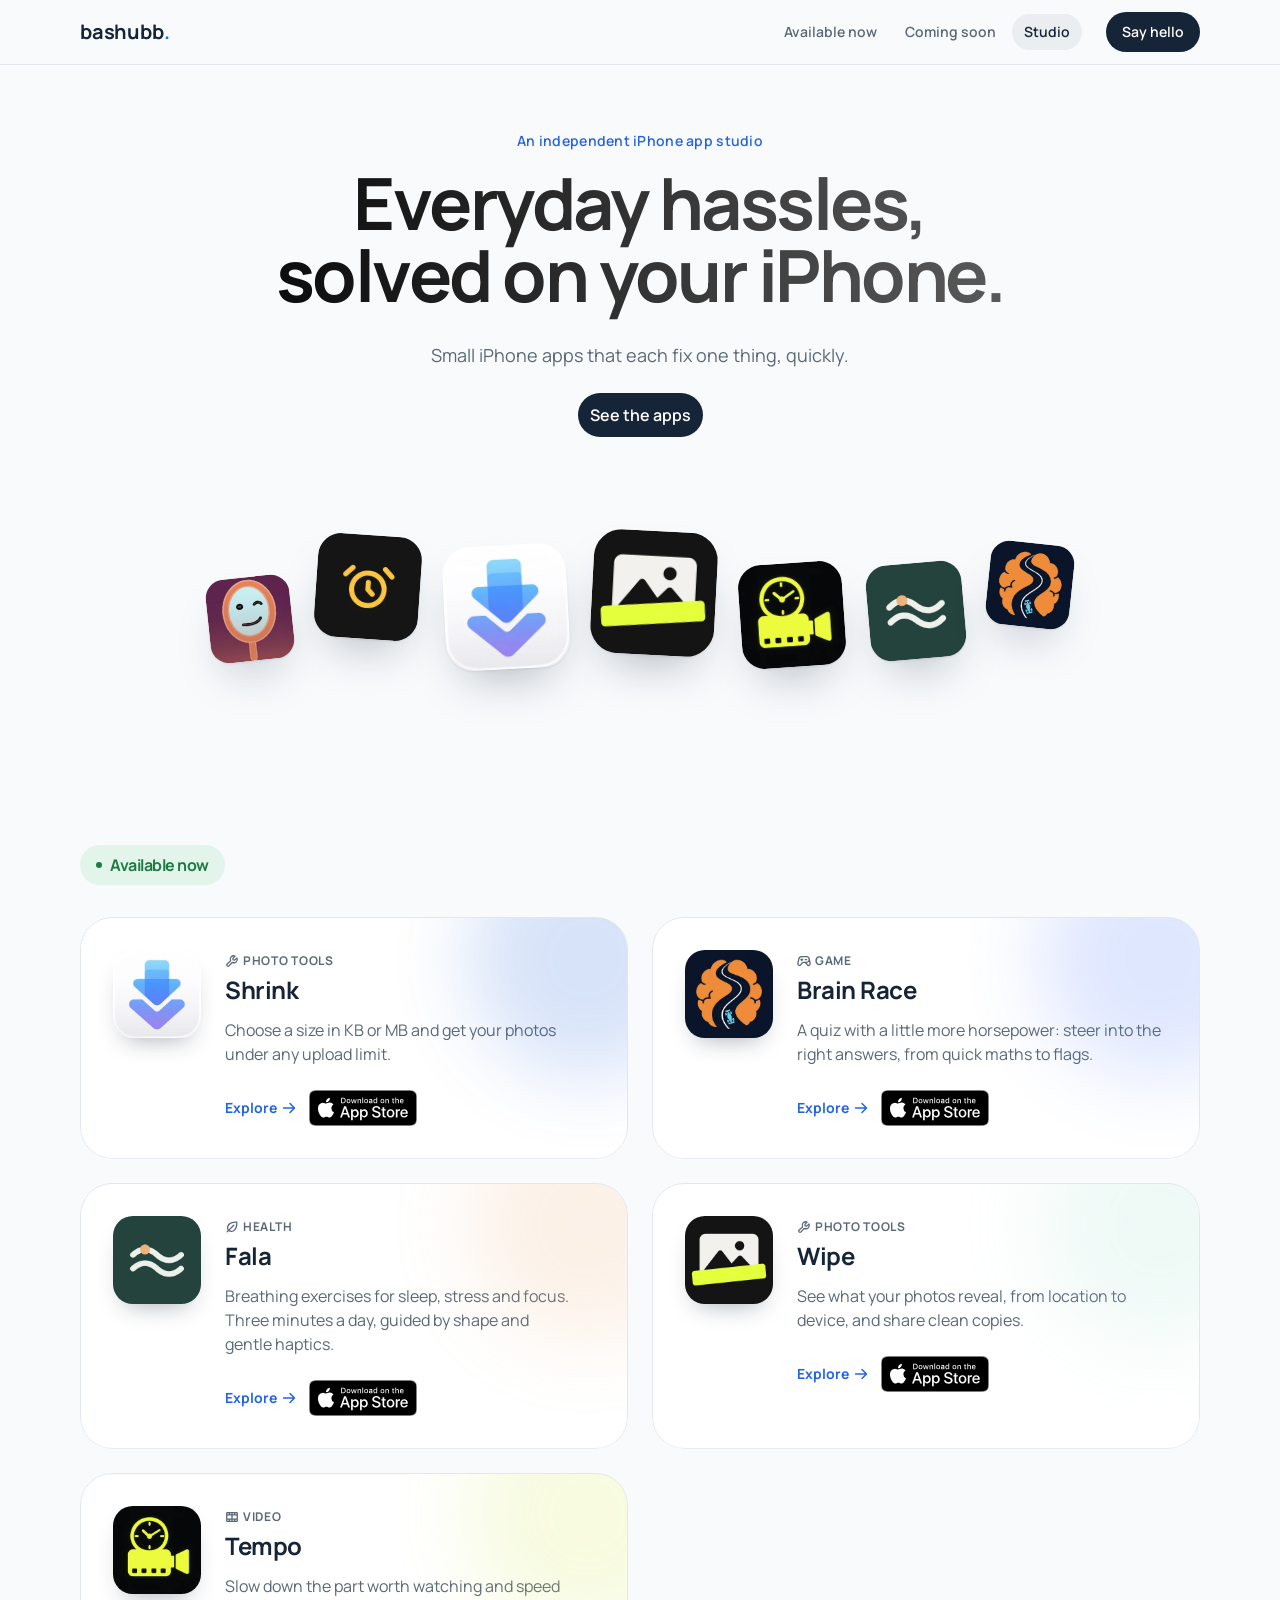
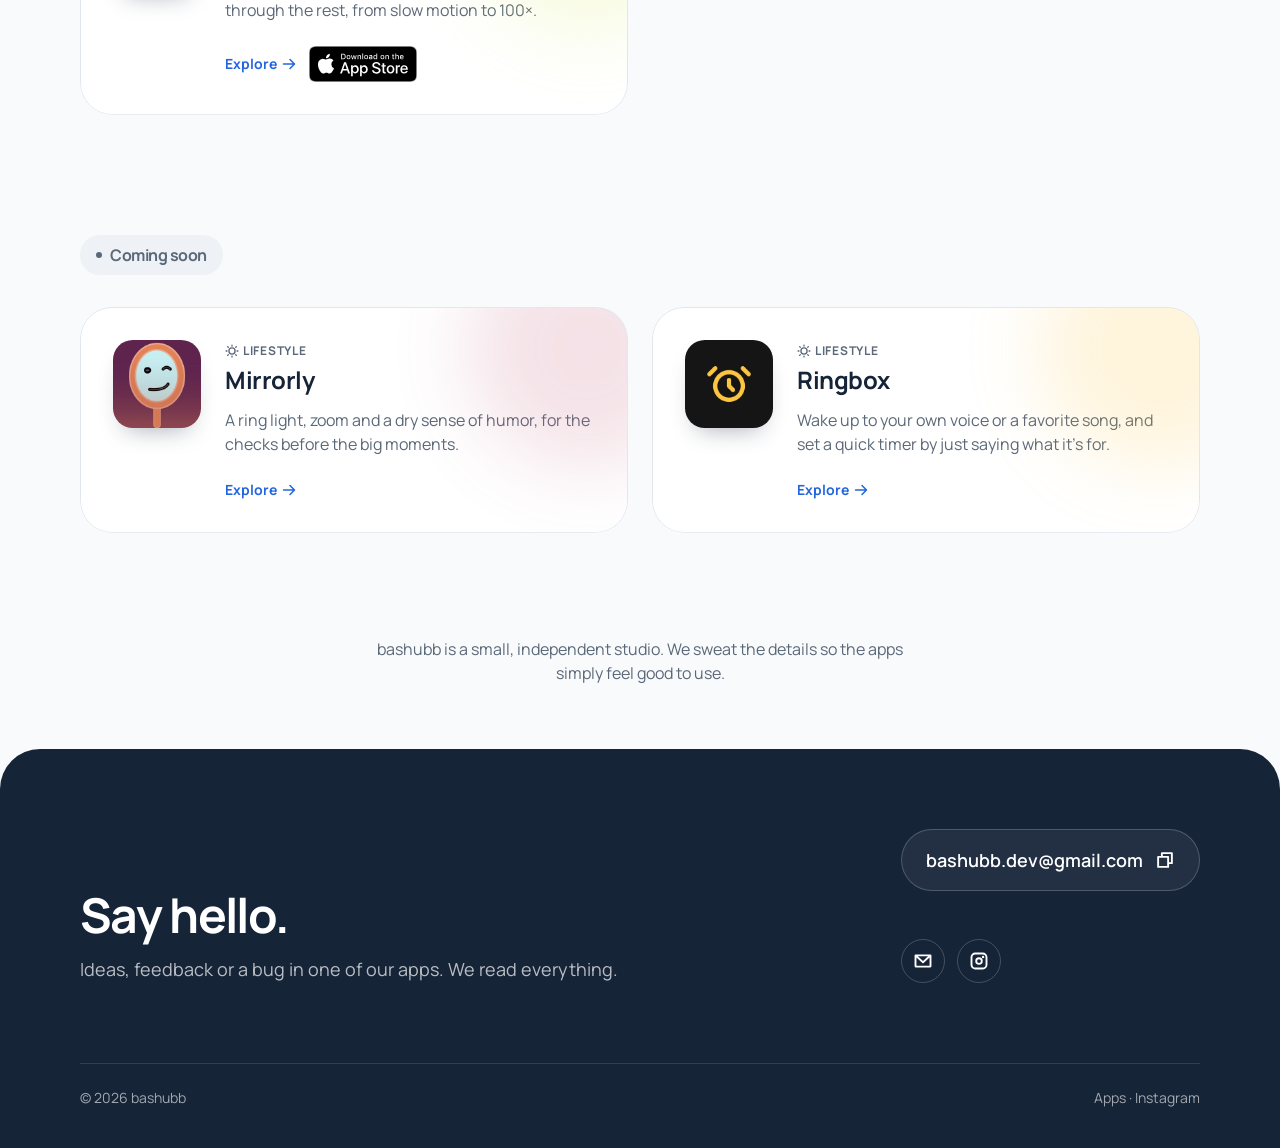
==== commit a921a84c: "Move Tempo to Available now with its App Store link Co-Authored-By: Claude Sonnet 5.5 <noreply@anthr" ====
--- a/index.html
+++ b/index.html
@@ -11,7 +11,7 @@
 <meta property="og:type" content="website">
 <meta property="og:site_name" content="bashubb">
 <meta property="og:title" content="bashubb: everyday hassles, solved on your iPhone">
-<meta property="og:description" content="Shrink, Brain Race, Fala and Wipe are on the App Store; Mirrorly, Ringbox and Tempo are coming soon.">
+<meta property="og:description" content="Shrink, Brain Race, Fala, Wipe and Tempo are on the App Store; Mirrorly and Ringbox are coming soon.">
 <meta property="og:url" content="https://bashubb.com/">
 <meta property="og:image" content="https://bashubb.com/assets/bashubb-logo.png">
 <meta name="twitter:card" content="summary">
@@ -31,6 +31,7 @@
     {"@type": "SoftwareApplication", "@id": "https://bashubb.com/shrink/#app", "name": "Photo Compressor - Shrink", "alternateName": "Shrink", "url": "https://bashubb.com/shrink/", "applicationCategory": "PhotoApplication", "operatingSystem": "iOS 26.0 or later", "image": "https://bashubb.com/assets/icons/shrink.webp", "downloadUrl": "https://apps.apple.com/app/id6804833389"},
     {"@type": "SoftwareApplication", "@id": "https://bashubb.com/fala/#app", "name": "Fala – Breathing Exercises", "alternateName": "Fala", "url": "https://bashubb.com/fala/", "applicationCategory": "HealthApplication", "operatingSystem": "iOS 17.0 or later", "image": "https://bashubb.com/assets/icons/fala.webp", "downloadUrl": "https://apps.apple.com/app/id6825029130"},
     {"@type": "SoftwareApplication", "@id": "https://bashubb.com/wipe/#app", "name": "Wipe: Photo Metadata Cleaner", "alternateName": "Wipe", "url": "https://bashubb.com/wipe/", "applicationCategory": "PhotographyApplication", "operatingSystem": "iOS 18.0 or later", "image": "https://bashubb.com/assets/icons/wipe.webp?v=2", "downloadUrl": "https://apps.apple.com/app/id6810408492"},
+    {"@type": "SoftwareApplication", "@id": "https://bashubb.com/tempo/#app", "name": "Tempo", "url": "https://bashubb.com/tempo/", "applicationCategory": "MultimediaApplication", "operatingSystem": "iOS 17.0 or later", "image": "https://bashubb.com/assets/icons/tempo.webp", "downloadUrl": "https://apps.apple.com/app/id6824555705"},
     {"@type": "SoftwareApplication", "@id": "https://bashubb.com/#brain-race-app", "name": "Brain Race", "url": "https://bashubb.com/TheBrainRace/", "applicationCategory": "GameApplication", "operatingSystem": "iOS 18.0 or later", "image": "https://bashubb.com/assets/icons/brain-race.webp"}
   ]
 }
@@ -124,6 +125,16 @@
         </div>
         <a class="cover" href="/wipe/" aria-label="Explore Wipe"></a>
       </article>
+<article class="app reveal" style="--tint:#d7ea52">
+        <span class="ico"><img src="assets/icons/tempo.webp" alt="" width="256" height="256"></span>
+        <div>
+          <span class="kind"><svg aria-hidden="true"><use href="#i-film-strip"/></svg>Video</span>
+          <h3>Tempo</h3>
+          <p>Slow down the part worth watching and speed through the rest, from slow motion to 100×.</p>
+          <div class="meta"><span class="status live"><i></i>Available now</span><span class="go">Explore<svg aria-hidden="true"><use href="#i-arrow-right"/></svg></span><a class="badge-link" href="https://apps.apple.com/app/id6824555705"><img src="assets/app-store-badge.svg" alt="Download Tempo on the App Store" width="108" height="36"></a></div>
+        </div>
+        <a class="cover" href="/tempo/" aria-label="Explore Tempo"></a>
+      </article>
     </div>
   </div>
 </section>
@@ -154,17 +165,6 @@
         </div>
         <a class="cover" href="/ringbox/" aria-label="Explore Ringbox"></a>
       </article>
-<article class="app reveal d1" style="--tint:#d7ea52">
-        <span class="ico"><img src="assets/icons/tempo.webp" alt="" width="256" height="256"></span>
-        <div>
-          <span class="kind"><svg aria-hidden="true"><use href="#i-film-strip"/></svg>Video</span>
-          <h3>Tempo</h3>
-          <p>Slow down the part worth watching and speed through the rest, from 0.5× to 4×.</p>
-          <div class="meta"><span class="status"><i></i>Coming soon</span><span class="go">Explore<svg aria-hidden="true"><use href="#i-arrow-right"/></svg></span></div>
-        </div>
-        <a class="cover" href="/tempo/" aria-label="Explore Tempo"></a>
-      </article>
-
     </div>
   </div>
 </section>
